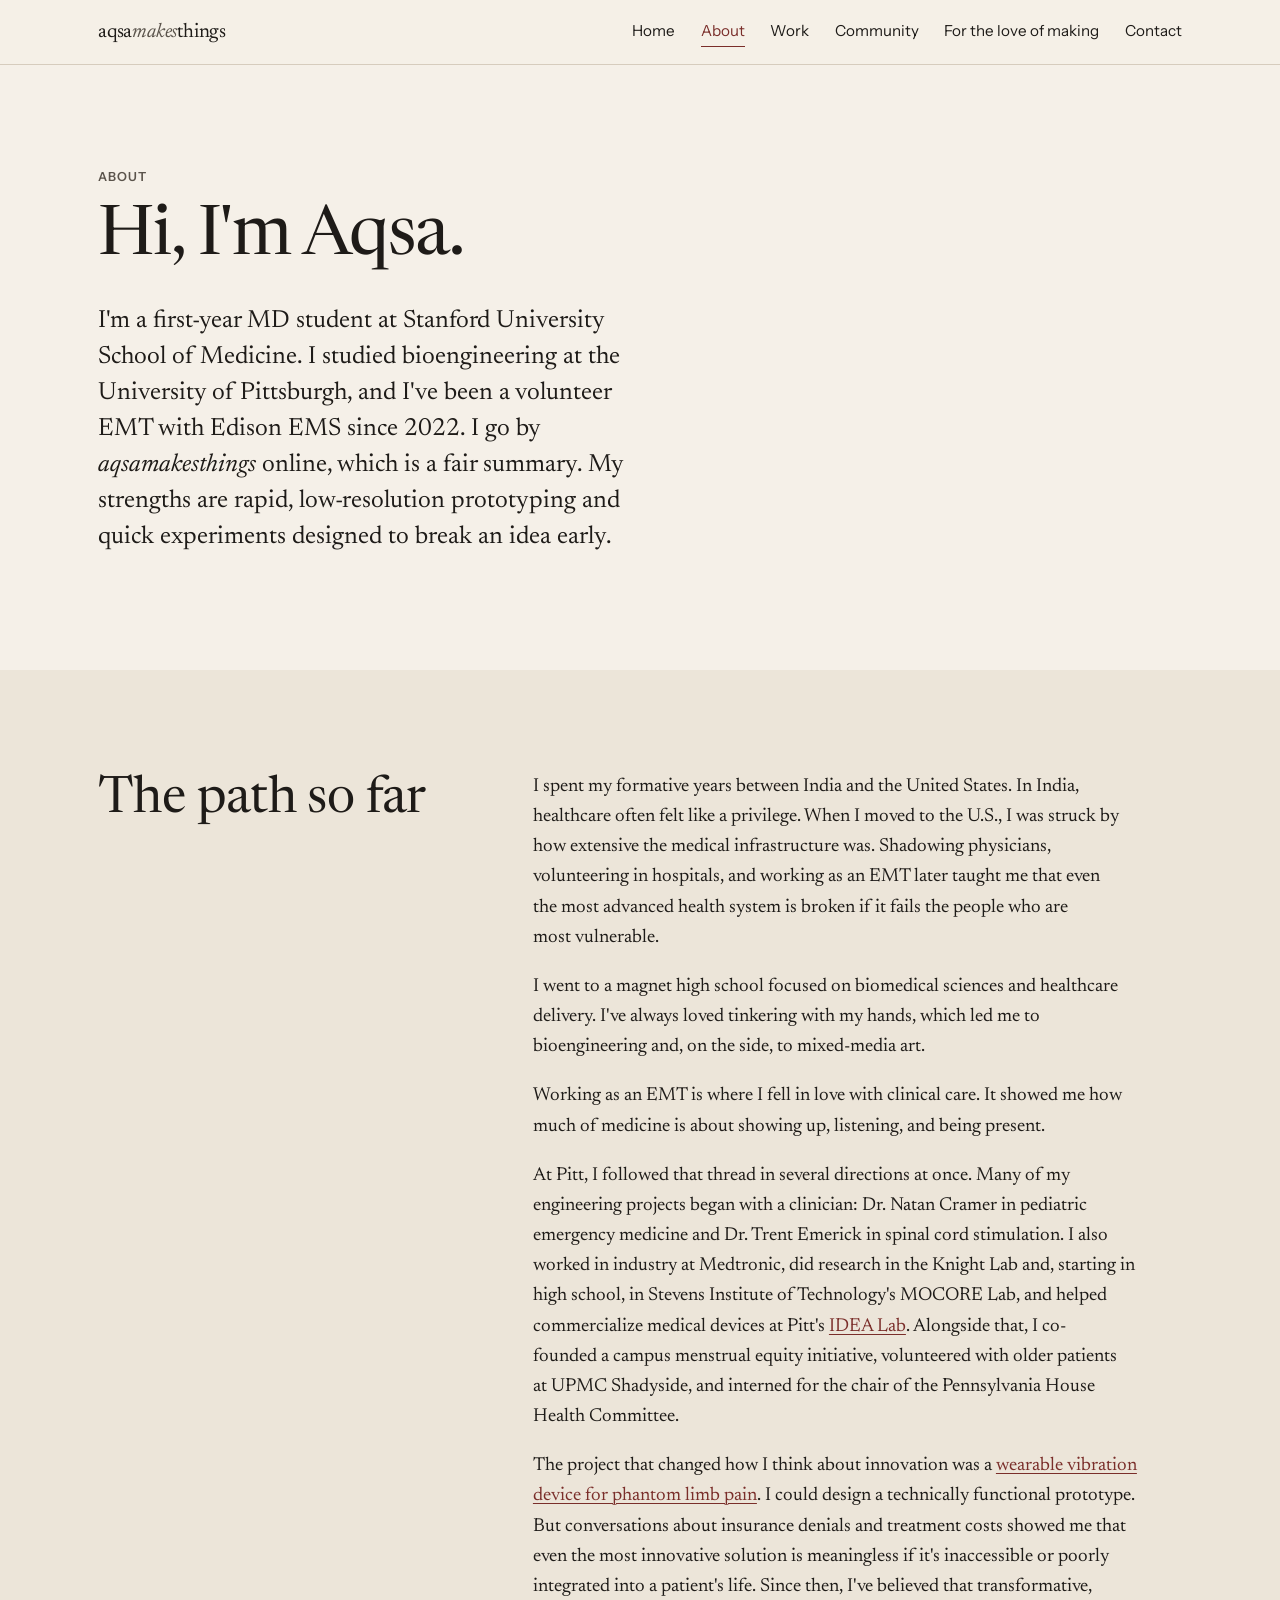
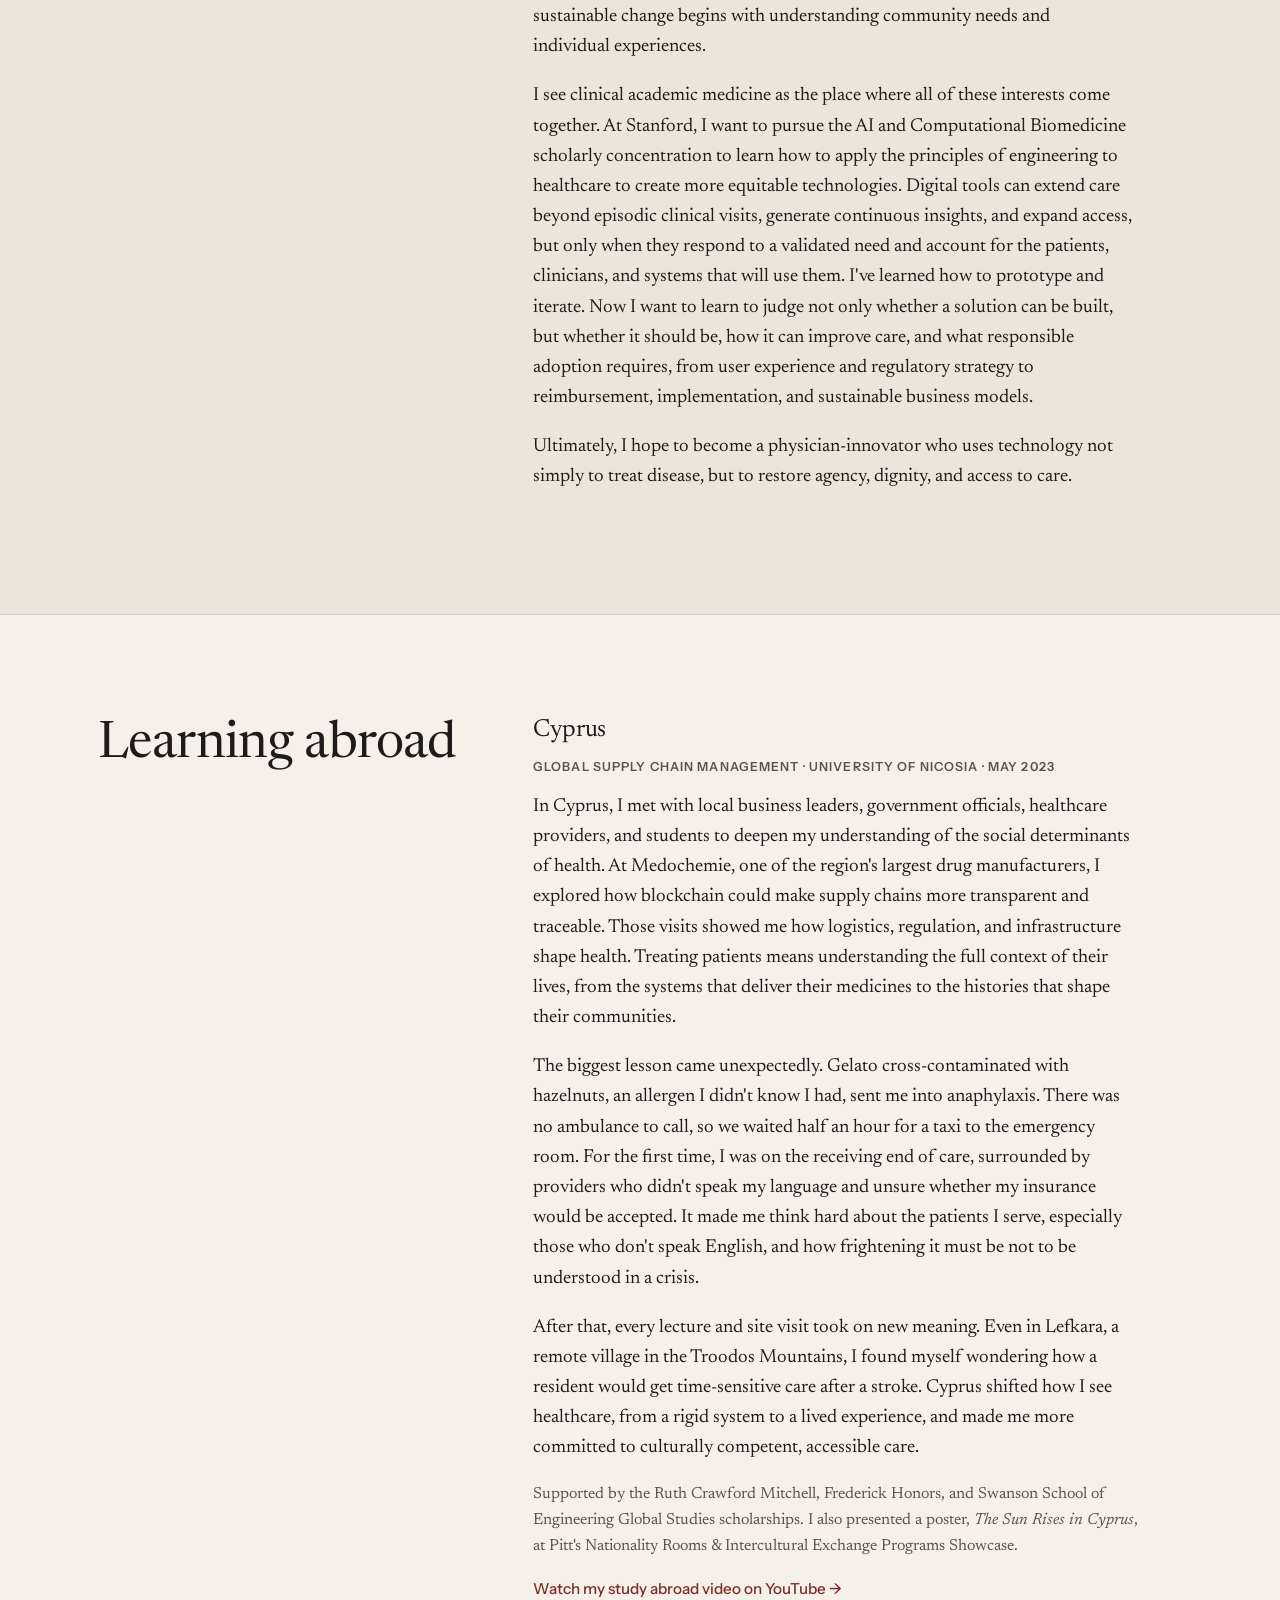
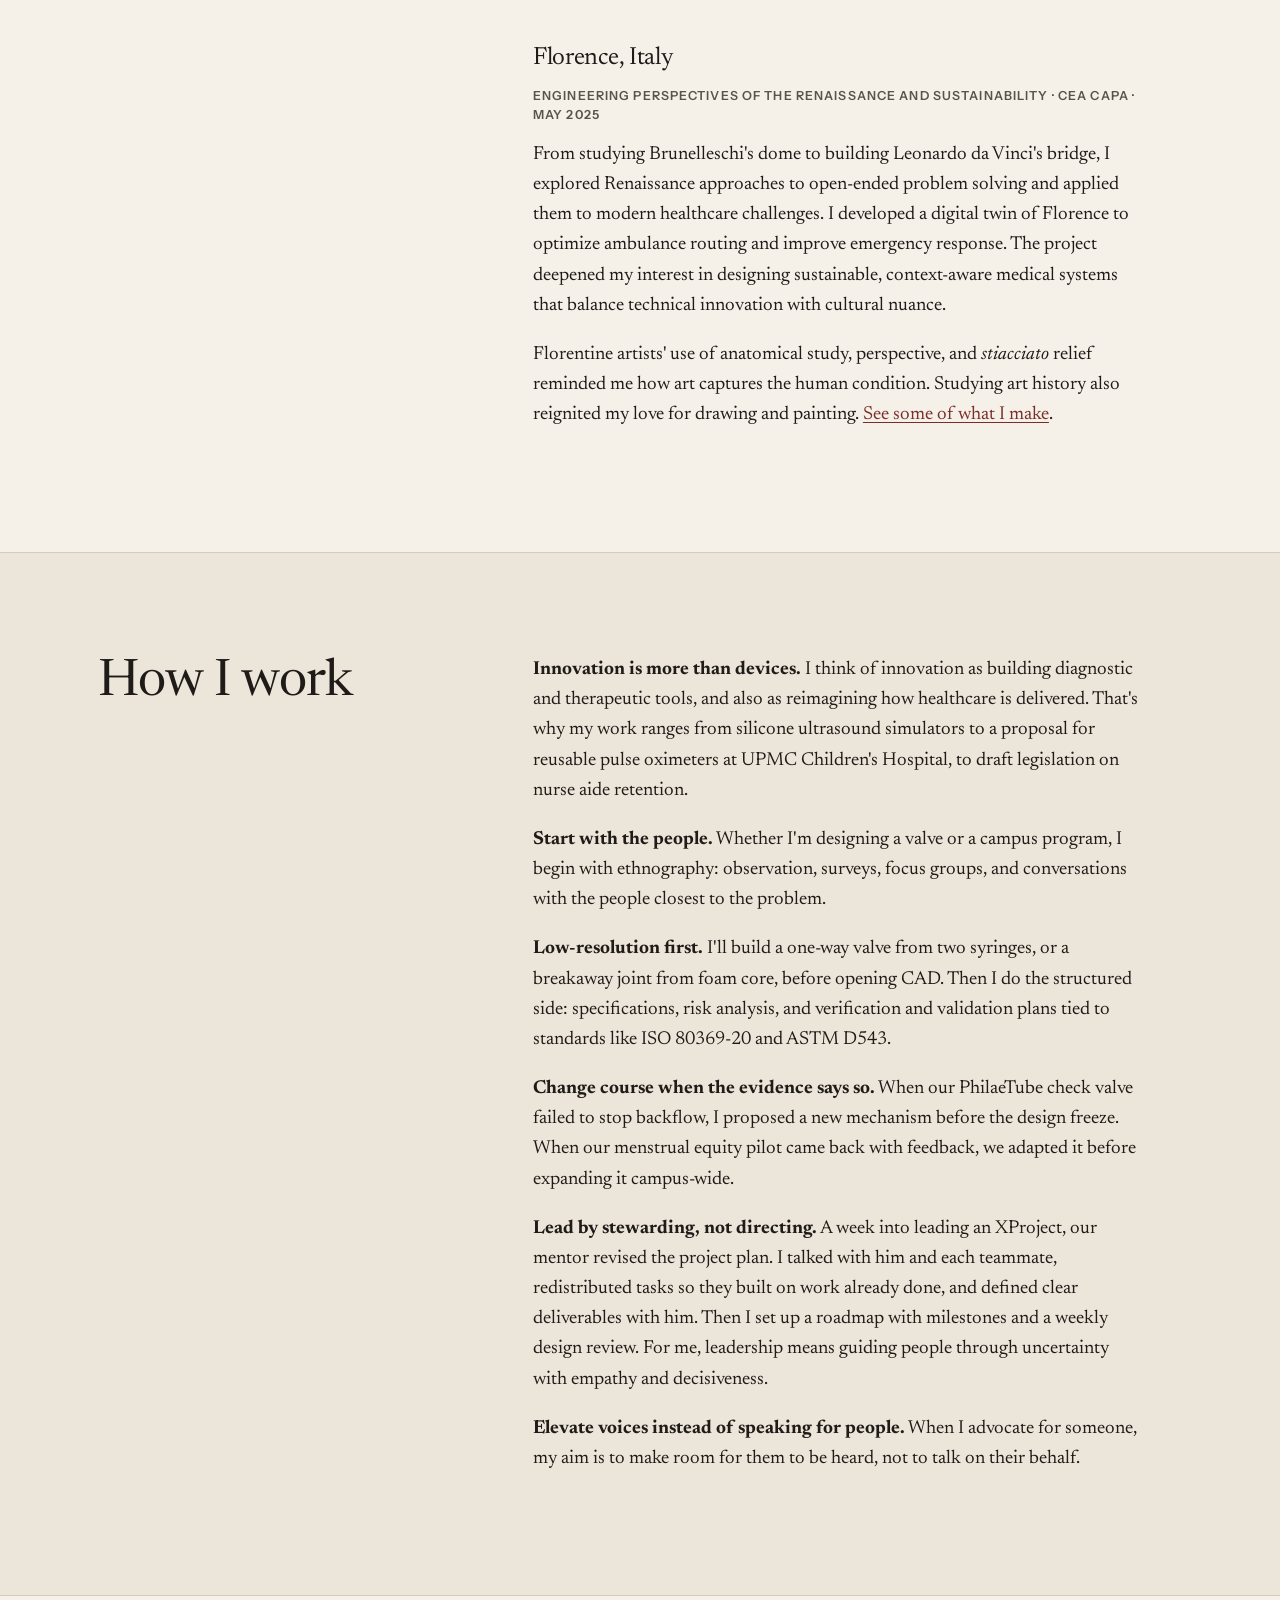
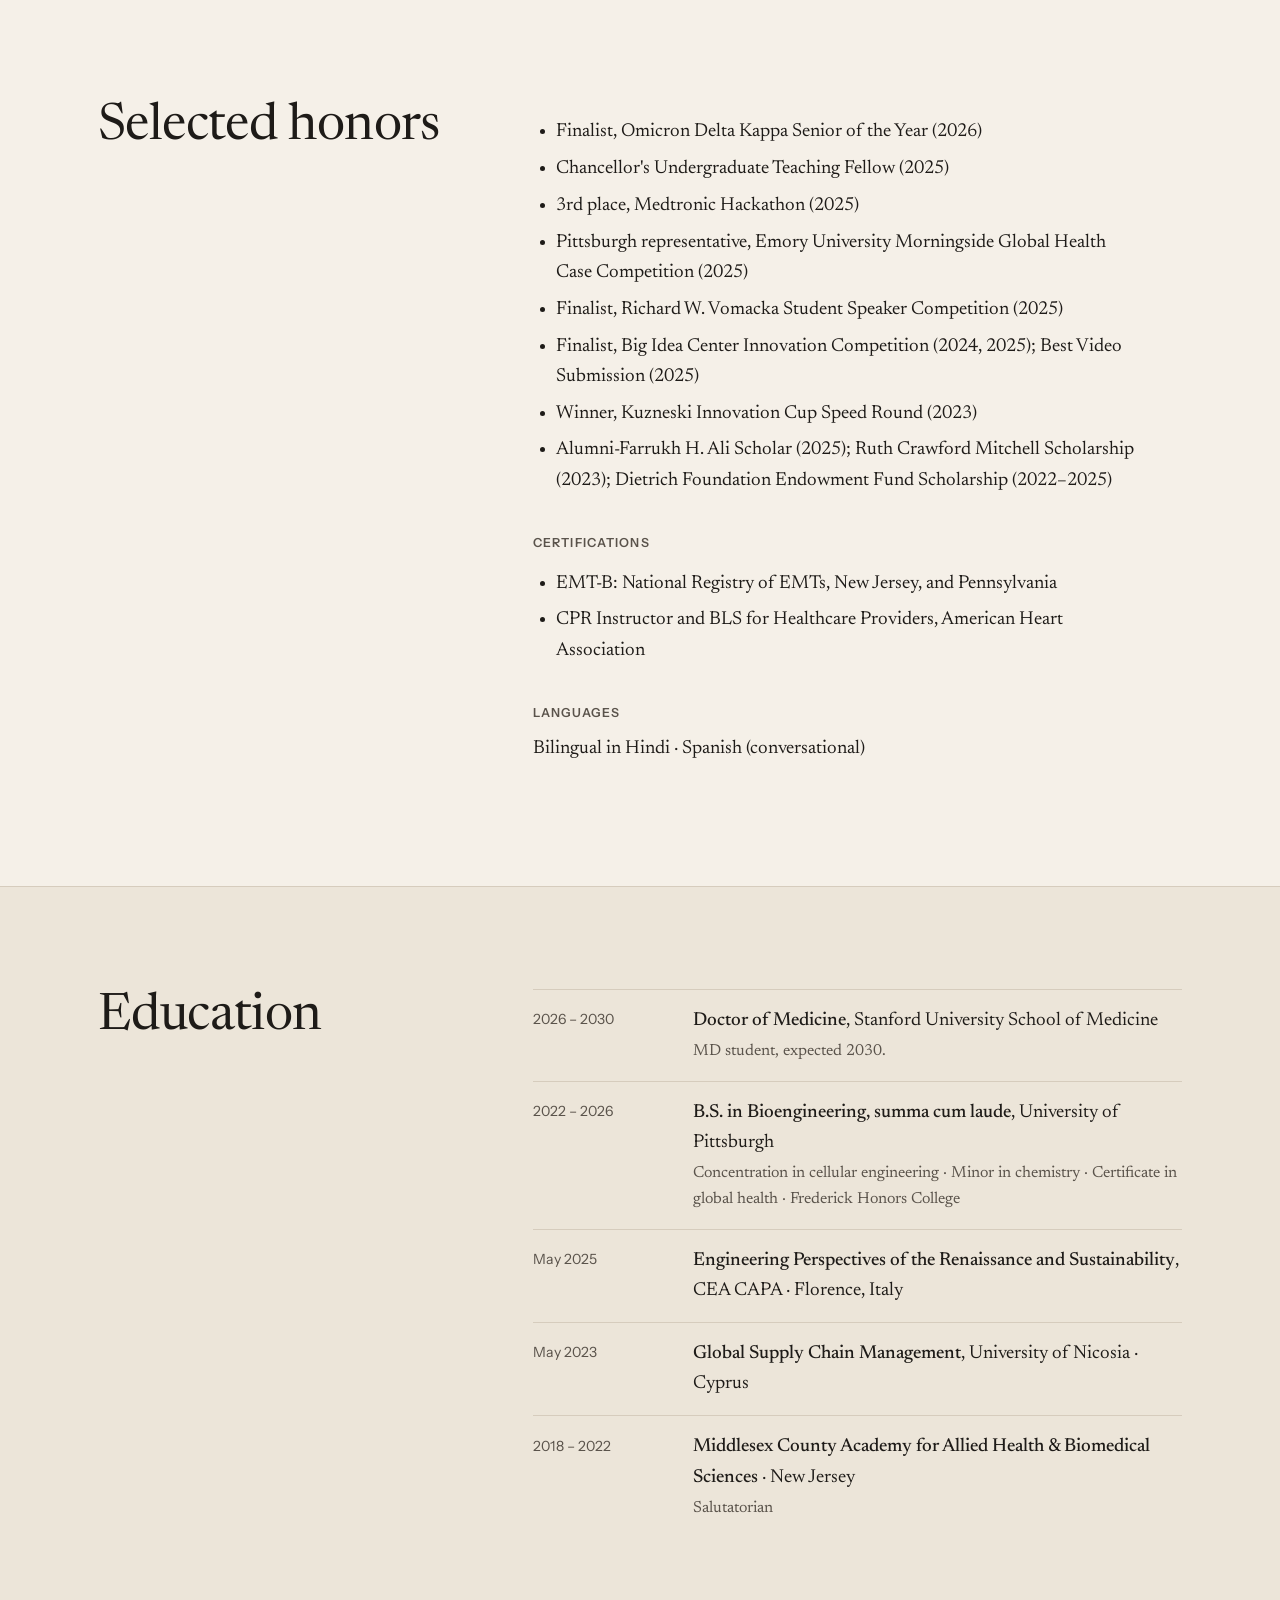
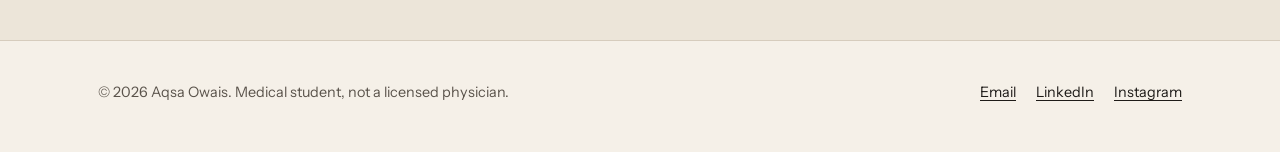
==== about.html @ 5571ee6f "Publish aqsamakesthings portfolio site Static HTML/CSS site: home, about, work, PhilaeTube case stud" ====
<!doctype html>
<html lang="en">
<head>
  <meta charset="utf-8">
  <meta name="viewport" content="width=device-width, initial-scale=1">
  <title>About · aqsamakesthings</title>
  <meta name="description" content="Aqsa Owais is an MD student at Stanford, a University of Pittsburgh bioengineering graduate, and an EMT.">
  <link rel="preconnect" href="https://fonts.googleapis.com">
  <link rel="preconnect" href="https://fonts.gstatic.com" crossorigin>
  <link rel="stylesheet" href="https://fonts.googleapis.com/css2?family=Instrument+Sans:wght@400;500;600&family=Newsreader:ital,opsz,wght@0,6..72,400;0,6..72,500;1,6..72,400&display=swap">
  <link rel="stylesheet" href="assets/css/style.css?v=5">
  <script>document.documentElement.classList.add("js");</script>
  <script defer src="assets/js/main.js"></script>
</head>
<body>
  <a class="skip-link" href="#main">Skip to content</a>

  <header class="site-header">
    <div class="wrap">
      <a class="wordmark" href="index.html" aria-label="aqsamakesthings, home">aqsa<span>makes</span>things</a>
      <button class="nav-toggle" type="button" aria-expanded="false" aria-controls="site-nav">Menu</button>
      <nav id="site-nav" class="nav" aria-label="Main">
        <ul>
          <li><a href="index.html">Home</a></li>
          <li><a href="about.html" aria-current="page">About</a></li>
          <li class="has-sub"><a href="work.html">Work</a>
            <ul class="subnav">
              <li><a href="philaetube.html">PhilaeTube case study</a></li>
            </ul>
          </li>
          <li><a href="community.html">Community</a></li>
          <li><a href="making.html">For the love of making</a></li>
          <li><a href="contact.html">Contact</a></li>
        </ul>
      </nav>
    </div>
  </header>

  <main id="main">
    <section class="hero" aria-labelledby="page-title">
      <div class="wrap">
          <p class="label">About</p>
          <h1 id="page-title">Hi, I'm Aqsa.</h1>
          <p class="lede">I'm a first-year MD student at Stanford University School of Medicine. I studied bioengineering at the University of Pittsburgh, and I've been a volunteer EMT with Edison EMS since 2022. I go by <em>aqsamakesthings</em> online, which is a fair summary. My strengths are rapid, low-resolution prototyping and quick experiments designed to break an idea early.</p>
      </div>
    </section>

    <section class="section section--tint" aria-labelledby="path-title">
      <div class="wrap split">
        <div><h2 id="path-title">The path so far</h2></div>
        <div>
          <p>I spent my formative years between India and the United States. In India, healthcare often felt like a privilege. When I moved to the U.S., I was struck by how extensive the medical infrastructure was. Shadowing physicians, volunteering in hospitals, and working as an EMT later taught me that even the most advanced health system is broken if it fails the people who are most vulnerable.</p>
          <p>I went to a magnet high school focused on biomedical sciences and healthcare delivery. I've always loved tinkering with my hands, which led me to bioengineering and, on the side, to mixed-media art.</p>
          <p>Working as an EMT is where I fell in love with clinical care. It showed me how much of medicine is about showing up, listening, and being present.</p>
          <p>At Pitt, I followed that thread in several directions at once. Many of my engineering projects began with a clinician: Dr. Natan Cramer in pediatric emergency medicine and Dr. Trent Emerick in spinal cord stimulation. I also worked in industry at Medtronic, did research in the Knight Lab and, starting in high school, in Stevens Institute of Technology's MOCORE Lab, and helped commercialize medical devices at Pitt's <a href="work.html#idea-lab">IDEA Lab</a>. Alongside that, I co-founded a campus menstrual equity initiative, volunteered with older patients at UPMC Shadyside, and interned for the chair of the Pennsylvania House Health Committee.</p>
          <p>The project that changed how I think about innovation was a <a href="work.html#vibration">wearable vibration device for phantom limb pain</a>. I could design a technically functional prototype. But conversations about insurance denials and treatment costs showed me that even the most innovative solution is meaningless if it's inaccessible or poorly integrated into a patient's life. Since then, I've believed that transformative, sustainable change begins with understanding community needs and individual experiences.</p>
          <p>I see clinical academic medicine as the place where all of these interests come together. At Stanford, I want to pursue the AI and Computational Biomedicine scholarly concentration to learn how to apply the principles of engineering to healthcare to create more equitable technologies. Digital tools can extend care beyond episodic clinical visits, generate continuous insights, and expand access, but only when they respond to a validated need and account for the patients, clinicians, and systems that will use them. I've learned how to prototype and iterate. Now I want to learn to judge not only whether a solution can be built, but whether it should be, how it can improve care, and what responsible adoption requires, from user experience and regulatory strategy to reimbursement, implementation, and sustainable business models.</p>
          <p>Ultimately, I hope to become a physician-innovator who uses technology not simply to treat disease, but to restore agency, dignity, and access to care.</p>
        </div>
      </div>
    </section>

    <section class="section" id="abroad" aria-labelledby="abroad-title">
      <div class="wrap split">
        <div><h2 id="abroad-title">Learning abroad</h2></div>
        <div>
          <h3 style="font-size:var(--step-1)">Cyprus</h3>
          <p class="meta label">Global supply chain management · University of Nicosia · May 2023</p>
          <p>In Cyprus, I met with local business leaders, government officials, healthcare providers, and students to deepen my understanding of the social determinants of health. At Medochemie, one of the region's largest drug manufacturers, I explored how blockchain could make supply chains more transparent and traceable. Those visits showed me how logistics, regulation, and infrastructure shape health. Treating patients means understanding the full context of their lives, from the systems that deliver their medicines to the histories that shape their communities.</p>
          <p>The biggest lesson came unexpectedly. Gelato cross-contaminated with hazelnuts, an allergen I didn't know I had, sent me into anaphylaxis. There was no ambulance to call, so we waited half an hour for a taxi to the emergency room. For the first time, I was on the receiving end of care, surrounded by providers who didn't speak my language and unsure whether my insurance would be accepted. It made me think hard about the patients I serve, especially those who don't speak English, and how frightening it must be not to be understood in a crisis.</p>
          <p>After that, every lecture and site visit took on new meaning. Even in Lefkara, a remote village in the Troodos Mountains, I found myself wondering how a resident would get time-sensitive care after a stroke. Cyprus shifted how I see healthcare, from a rigid system to a lived experience, and made me more committed to culturally competent, accessible care.</p>
          <p class="muted" style="font-size:1rem">Supported by the Ruth Crawford Mitchell, Frederick Honors, and Swanson School of Engineering Global Studies scholarships. I also presented a poster, <em>The Sun Rises in Cyprus</em>, at Pitt's Nationality Rooms &amp; Intercultural Exchange Programs Showcase.</p>
          <p><a class="arrow-link" href="https://youtu.be/CbQg0g-hTME">Watch my study abroad video on YouTube</a></p>

          <h3 style="font-size:var(--step-1);margin-top:2.5rem">Florence, Italy</h3>
          <p class="meta label">Engineering perspectives of the Renaissance and sustainability · CEA CAPA · May 2025</p>
          <p>From studying Brunelleschi's dome to building Leonardo da Vinci's bridge, I explored Renaissance approaches to open-ended problem solving and applied them to modern healthcare challenges. I developed a digital twin of Florence to optimize ambulance routing and improve emergency response. The project deepened my interest in designing sustainable, context-aware medical systems that balance technical innovation with cultural nuance.</p>
          <p>Florentine artists' use of anatomical study, perspective, and <em>stiacciato</em> relief reminded me how art captures the human condition. Studying art history also reignited my love for drawing and painting. <a href="making.html">See some of what I make</a>.</p>
        </div>
      </div>
    </section>

    <section class="section section--tint" aria-labelledby="how-title">
      <div class="wrap split">
        <div><h2 id="how-title">How I work</h2></div>
        <div>
          <p><strong>Innovation is more than devices.</strong> I think of innovation as building diagnostic and therapeutic tools, and also as reimagining how healthcare is delivered. That's why my work ranges from silicone ultrasound simulators to a proposal for reusable pulse oximeters at UPMC Children's Hospital, to draft legislation on nurse aide retention.</p>
          <p><strong>Start with the people.</strong> Whether I'm designing a valve or a campus program, I begin with ethnography: observation, surveys, focus groups, and conversations with the people closest to the problem.</p>
          <p><strong>Low-resolution first.</strong> I'll build a one-way valve from two syringes, or a breakaway joint from foam core, before opening CAD. Then I do the structured side: specifications, risk analysis, and verification and validation plans tied to standards like ISO 80369-20 and ASTM D543.</p>
          <p><strong>Change course when the evidence says so.</strong> When our PhilaeTube check valve failed to stop backflow, I proposed a new mechanism before the design freeze. When our menstrual equity pilot came back with feedback, we adapted it before expanding it campus-wide.</p>
          <p><strong>Lead by stewarding, not directing.</strong> A week into leading an XProject, our mentor revised the project plan. I talked with him and each teammate, redistributed tasks so they built on work already done, and defined clear deliverables with him. Then I set up a roadmap with milestones and a weekly design review. For me, leadership means guiding people through uncertainty with empathy and decisiveness.</p>
          <p><strong>Elevate voices instead of speaking for people.</strong> When I advocate for someone, my aim is to make room for them to be heard, not to talk on their behalf.</p>
        </div>
      </div>
    </section>


    <section class="section" aria-labelledby="honors-title">
      <div class="wrap split">
        <div><h2 id="honors-title">Selected honors</h2></div>
        <div>
          <ul>
            <li>Finalist, Omicron Delta Kappa Senior of the Year (2026)</li>
            <li>Chancellor's Undergraduate Teaching Fellow (2025)</li>
            <li>3rd place, Medtronic Hackathon (2025)</li>
            <li>Pittsburgh representative, Emory University Morningside Global Health Case Competition (2025)</li>
            <li>Finalist, Richard W. Vomacka Student Speaker Competition (2025)</li>
            <li>Finalist, Big Idea Center Innovation Competition (2024, 2025); Best Video Submission (2025)</li>
            <li>Winner, Kuzneski Innovation Cup Speed Round (2023)</li>
            <li>Alumni-Farrukh H. Ali Scholar (2025); Ruth Crawford Mitchell Scholarship (2023); Dietrich Foundation Endowment Fund Scholarship (2022–2025)</li>
          </ul>
          <h3 class="label" style="margin-top:2.5rem">Certifications</h3>
          <ul>
            <li>EMT-B: National Registry of EMTs, New Jersey, and Pennsylvania</li>
            <li>CPR Instructor and BLS for Healthcare Providers, American Heart Association</li>
          </ul>
          <h3 class="label" style="margin-top:2.5rem">Languages</h3>
          <p>Bilingual in Hindi · Spanish (conversational)</p>
        </div>
      </div>
    </section>

    <section class="section section--tint" id="education" aria-labelledby="edu-title">
      <div class="wrap split">
        <div><h2 id="edu-title">Education</h2></div>
        <div>
          <ol class="timeline">
            <li><span class="when">2026 – 2030</span><span class="what"><strong>Doctor of Medicine</strong>, Stanford University School of Medicine<p>MD student, expected 2030.</p></span></li>
            <li><span class="when">2022 – 2026</span><span class="what"><strong>B.S. in Bioengineering, summa cum laude</strong>, University of Pittsburgh<p>Concentration in cellular engineering · Minor in chemistry · Certificate in global health · Frederick Honors College</p></span></li>
            <li><span class="when">May 2025</span><span class="what"><strong>Engineering Perspectives of the Renaissance and Sustainability</strong>, CEA CAPA · Florence, Italy</span></li>
            <li><span class="when">May 2023</span><span class="what"><strong>Global Supply Chain Management</strong>, University of Nicosia · Cyprus</span></li>
            <li><span class="when">2018 – 2022</span><span class="what"><strong>Middlesex County Academy for Allied Health &amp; Biomedical Sciences</strong> · New Jersey<p>Salutatorian</p></span></li>
          </ol>
        </div>
      </div>
    </section>
  </main>

  <footer class="site-footer">
    <div class="wrap">
      <p>© <span id="year">2026</span> Aqsa Owais. Medical student, not a licensed physician.</p>
      <ul>
        <li><a href="mailto:aqsa.owais.nj@gmail.com">Email</a></li>
        <li><a href="https://www.linkedin.com/in/aqsa-owais/">LinkedIn</a></li>
        <li><a href="https://www.instagram.com/aqsamakesthings/">Instagram</a></li>
      </ul>
    </div>
  </footer>
</body>
</html>
---- assets/css/style.css ----
/* ==========================================================================
   Aqsa Owais — portfolio
   One stylesheet. Edit the tokens in :root to retheme the whole site.
   ========================================================================== */

:root {
  --paper: #f5f0e8;
  --paper-2: #ece5d9;
  --card: #fbf8f3;
  --ink: #1e1b18;
  --muted: #5a534b;
  --rule: #d6ccbd;
  --accent: #7a2e2a;      /* oxblood — carried over from the old site's maroon */
  --accent-soft: #f0dfd9;
  --focus: #1f5fbf;
  --ph-bg: #fff4c2;       /* placeholder highlight */
  --ph-ink: #5b4600;

  --serif: "Newsreader", "Iowan Old Style", Georgia, serif;
  --sans: "Instrument Sans", system-ui, -apple-system, "Segoe UI", sans-serif;

  --step--1: clamp(0.84rem, 0.82rem + 0.1vw, 0.9rem);
  --step-0: clamp(1.06rem, 1.02rem + 0.2vw, 1.18rem);
  --step-1: clamp(1.3rem, 1.2rem + 0.45vw, 1.55rem);
  --step-2: clamp(1.65rem, 1.45rem + 0.9vw, 2.2rem);
  --step-3: clamp(2.1rem, 1.7rem + 1.9vw, 3.3rem);
  --step-4: clamp(2.5rem, 1.9rem + 3vw, 4.6rem);

  --gutter: clamp(16px, 4vw, 48px);
  --max: 1180px;
  --measure: 38rem;
  --radius: 4px;
}

@media (prefers-color-scheme: dark) {
  :root:not([data-theme="light"]) {
    --paper: #171512; --paper-2: #201d19; --card: #1d1a17;
    --ink: #ede6dc; --muted: #b0a698; --rule: #3a342d;
    --accent: #e3978d; --accent-soft: #3a2421; --focus: #8ab4ff;
    --ph-bg: #4a3d0a; --ph-ink: #ffe9a3;
  }
}
:root[data-theme="dark"] {
  --paper: #171512; --paper-2: #201d19; --card: #1d1a17;
  --ink: #ede6dc; --muted: #b0a698; --rule: #3a342d;
  --accent: #e3978d; --accent-soft: #3a2421; --focus: #8ab4ff;
  --ph-bg: #4a3d0a; --ph-ink: #ffe9a3;
}

/* ---------- Base ---------- */
*, *::before, *::after { box-sizing: border-box; }
html { -webkit-text-size-adjust: 100%; scroll-padding-top: 5rem; }
body {
  margin: 0;
  background: var(--paper);
  color: var(--ink);
  font-family: var(--serif);
  font-size: var(--step-0);
  line-height: 1.6;
  font-optical-sizing: auto;
  text-rendering: optimizeLegibility;
}
img { max-width: 100%; height: auto; display: block; }
a { color: var(--accent); text-decoration-thickness: 1px; text-underline-offset: 0.18em; }
a:hover { text-decoration-thickness: 2px; }
:focus-visible { outline: 3px solid var(--focus); outline-offset: 3px; border-radius: 2px; }
h1, h2, h3, h4 { font-weight: 400; line-height: 1.12; letter-spacing: -0.012em; margin: 0 0 0.5em; text-wrap: balance; }
h1 { font-size: var(--step-4); }
h2 { font-size: var(--step-3); }
h3 { font-size: var(--step-2); }
h4 { font-size: var(--step-1); }
p { margin: 0 0 1em; max-width: var(--measure); text-wrap: pretty; }
ul, ol { padding-left: 1.2em; max-width: var(--measure); }
li + li { margin-top: 0.35em; }
em { font-style: italic; }
hr { border: 0; border-top: 1px solid var(--rule); margin: 0; }

.skip-link {
  position: absolute; left: var(--gutter); top: -100px; z-index: 100;
  background: var(--ink); color: var(--paper); padding: 0.6em 1em;
  font-family: var(--sans); font-size: var(--step--1); text-decoration: none;
}
.skip-link:focus { top: 0.75rem; }
.visually-hidden {
  position: absolute !important; width: 1px; height: 1px; overflow: hidden;
  clip: rect(0 0 0 0); white-space: nowrap;
}

.wrap { width: 100%; max-width: var(--max); margin: 0 auto; padding: 0 var(--gutter); }

/* Small uppercase labels — the "notebook margin" voice */
.label {
  font-family: var(--sans); font-size: 0.78rem; font-weight: 600;
  letter-spacing: 0.09em; text-transform: uppercase; color: var(--muted);
  margin: 0 0 0.9rem;
}
.lede { font-size: var(--step-1); line-height: 1.45; max-width: 34rem; }
.muted { color: var(--muted); }

/* ---------- Placeholders (search the HTML for class="ph") ---------- */
.ph {
  background: var(--ph-bg); color: var(--ph-ink);
  font-family: var(--sans); font-size: 0.88em; font-style: normal;
  padding: 0.05em 0.35em; border-radius: 3px;
  box-decoration-break: clone; -webkit-box-decoration-break: clone;
}
.ph-block {
  border: 1.5px dashed var(--ph-ink); background: var(--ph-bg); color: var(--ph-ink);
  border-radius: var(--radius); padding: 1.1rem 1.25rem;
  font-family: var(--sans); font-size: var(--step--1); line-height: 1.5;
}
.ph-block p { max-width: none; margin-bottom: 0.5em; }
.ph-block p:last-child { margin-bottom: 0; }
.ph-block strong { font-weight: 600; }

/* ---------- Header ---------- */
.site-header {
  position: sticky; top: 0; z-index: 50;
  background: color-mix(in srgb, var(--paper) 92%, transparent);
  backdrop-filter: saturate(140%) blur(8px);
  border-bottom: 1px solid var(--rule);
}
.site-header .wrap { display: flex; align-items: center; justify-content: space-between; min-height: 4rem; gap: 1rem; }
.wordmark {
  font-family: var(--serif); font-size: 1.25rem; color: var(--ink);
  text-decoration: none; letter-spacing: -0.01em; white-space: nowrap;
}
.wordmark span { color: var(--muted); font-style: italic; }
.nav ul { list-style: none; margin: 0; padding: 0; display: flex; gap: clamp(0.9rem, 2vw, 1.8rem); max-width: none; }
.nav li + li { margin-top: 0; }
.nav a {
  font-family: var(--sans); font-size: 0.95rem; color: var(--ink); text-decoration: none;
  padding: 0.4rem 0; border-bottom: 1.5px solid transparent;
}
.nav a:hover { border-bottom-color: var(--rule); }
.nav a[aria-current="page"] { border-bottom-color: var(--accent); color: var(--accent); }
/* Work dropdown (opens on hover and on keyboard focus) */
.nav .has-sub { position: relative; }
.nav .has-sub.is-section > a { border-bottom-color: var(--accent); color: var(--accent); }
.nav .subnav {
  display: none; position: absolute; top: 100%; left: -1rem; z-index: 60;
  min-width: 14rem; margin: 0; padding: 0.4rem 0; list-style: none;
  background: var(--card); border: 1px solid var(--rule); border-radius: var(--radius);
  box-shadow: 0 8px 24px rgb(0 0 0 / 0.08);
}
.nav .has-sub:hover > .subnav, .nav .has-sub:focus-within > .subnav { display: block; }
.nav .subnav li { margin: 0; }
.nav .subnav a { display: block; padding: 0.55rem 1rem; white-space: nowrap; border-bottom: 0; }
.nav .subnav a:hover, .nav .subnav a[aria-current="page"] { background: var(--paper-2); color: var(--accent); }
.nav-toggle {
  display: none; font-family: var(--sans); font-size: 0.95rem;
  background: none; border: 1px solid var(--rule); color: var(--ink);
  border-radius: var(--radius); padding: 0.45rem 0.8rem; cursor: pointer;
}

@media (max-width: 760px) {
  .js .nav-toggle { display: inline-block; }
  .js .nav { display: none; position: absolute; left: 0; right: 0; top: 100%;
    background: var(--paper); border-bottom: 1px solid var(--rule); }
  .js .nav.is-open { display: block; }
  .js .nav ul { flex-direction: column; gap: 0; padding: 0.5rem var(--gutter) 1rem; }
  .js .nav a { display: block; padding: 0.75rem 0; border-bottom: 1px solid var(--rule); }
  .js .nav a[aria-current="page"] { border-bottom-color: var(--rule); }
  .js .nav .subnav { display: block; position: static; min-width: 0; padding: 0 0 0 1rem; border: 0; box-shadow: none; background: none; }
  .js .nav .subnav a { padding: 0.65rem 0; border-bottom: 1px solid var(--rule); font-size: 0.9rem; }
  .js .nav .subnav a:hover, .js .nav .subnav a[aria-current="page"] { background: none; }
  .js .nav .has-sub.is-section > a { border-bottom-color: var(--rule); }
  .nav ul { flex-wrap: wrap; } /* no-JS fallback */
}

/* ---------- Sections ---------- */
main { display: block; }
.section { padding: clamp(3.5rem, 8vw, 7rem) 0; }
.section + .section { border-top: 1px solid var(--rule); }
.section--tint { background: var(--paper-2); }
.section-head { display: grid; gap: 0.25rem; margin-bottom: clamp(2rem, 4vw, 3rem); }
.section-head h2 { margin-bottom: 0.2em; }
.section-head p { color: var(--muted); }

/* ---------- Hero ---------- */
.hero { padding: clamp(3rem, 8vw, 6.5rem) 0 clamp(3rem, 7vw, 5.5rem); }
.hero-grid { display: grid; grid-template-columns: minmax(0, 1.6fr) minmax(0, 1fr); gap: clamp(2rem, 5vw, 4.5rem); align-items: end; }
.hero h1 { font-size: var(--step-4); line-height: 1.04; letter-spacing: -0.022em; margin-bottom: 0.45em; }
.hero h1 em { color: var(--accent); }
.hero .lede { margin-bottom: 1.6rem; }
.status {
  display: inline-block; line-height: 1.5;
  font-family: var(--sans); font-size: 0.88rem; color: var(--ink);
  border: 1px solid var(--rule); border-radius: 999px; padding: 0.35rem 0.85rem; margin-bottom: 1.6rem;
  background: var(--card);
}
.status::before { content: ""; display: inline-block; vertical-align: 0.08em; margin-right: 0.55rem; width: 0.5rem; height: 0.5rem; border-radius: 50%; background: var(--accent); }
@media (max-width: 480px) { .status { border-radius: 0.9rem; } }
.hero-figure img { border-radius: var(--radius); aspect-ratio: 4 / 5; object-fit: cover; width: 100%; }
@media (max-width: 760px) {
  .hero-grid { grid-template-columns: 1fr; }
  .hero-figure { max-width: 320px; }
}

/* ---------- Buttons / links ---------- */
.actions { display: flex; flex-wrap: wrap; gap: 0.75rem 1.25rem; align-items: center; }
.btn {
  display: inline-block; font-family: var(--sans); font-size: 0.95rem; font-weight: 500;
  text-decoration: none; padding: 0.7rem 1.15rem; border-radius: var(--radius);
  background: var(--ink); color: var(--paper); border: 1px solid var(--ink);
}
.btn:hover { background: var(--accent); border-color: var(--accent); }
.btn--ghost { background: transparent; color: var(--ink); border-color: var(--rule); }
.btn--ghost:hover { background: var(--card); color: var(--ink); border-color: var(--ink); }
.arrow-link { font-family: var(--sans); font-size: 0.95rem; font-weight: 500; text-decoration: none; }
.arrow-link::after { content: " →"; }
.arrow-link:hover { text-decoration: underline; }

/* ---------- Threads (three-column idea) ---------- */
.threads { display: grid; grid-template-columns: repeat(3, minmax(0, 1fr)); gap: clamp(1.5rem, 3vw, 3rem); }
.thread { border-top: 2px solid var(--ink); padding-top: 1.1rem; }
.thread h3 { font-size: var(--step-1); margin-bottom: 0.5rem; }
.thread p { font-size: 1rem; color: var(--muted); }
.thread .num { font-family: var(--sans); font-size: 0.8rem; color: var(--accent); font-weight: 600; letter-spacing: 0.08em; }
.threads--four { grid-template-columns: repeat(2, minmax(0, 1fr)); row-gap: clamp(2rem, 4vw, 3rem); }
@media (max-width: 860px) { .threads, .threads--four { grid-template-columns: 1fr; } }
/* Entries without an image span the full row */
.entry--text { grid-template-columns: minmax(0, 1fr); }
.entry--text > div { max-width: 46rem; }
.group-head { margin: clamp(3rem, 6vw, 4.5rem) 0 0.5rem; }
.group-head:first-child { margin-top: 0; }
/* Masonry-style gallery (Making page) */
.gallery { columns: 3 16rem; column-gap: clamp(1rem, 2.5vw, 1.75rem); }
.gallery figure { break-inside: avoid; margin: 0 0 clamp(1.25rem, 3vw, 2rem); }
.gallery img { width: 100%; border-radius: var(--radius); background: var(--paper-2); }
.pubs { list-style: none; padding: 0; max-width: 46rem; }
.pubs li { border-top: 1px solid var(--rule); padding: 1rem 0; margin: 0; }
.pubs .venue { display: block; font-family: var(--sans); font-size: 0.86rem; color: var(--muted); margin-top: 0.2rem; }

/* ---------- Tags ---------- */
.tags { display: flex; flex-wrap: wrap; gap: 0.4rem; list-style: none; padding: 0; margin: 0 0 1rem; max-width: none; }
.tags li { margin: 0; font-family: var(--sans); font-size: 0.76rem; font-weight: 500;
  letter-spacing: 0.03em; padding: 0.18rem 0.55rem; border: 1px solid var(--rule); border-radius: 999px; color: var(--muted); }
.tags li.t-med { border-color: var(--accent); color: var(--accent); }
.tags li.t-com { background: var(--accent-soft); border-color: transparent; color: var(--ink); }

/* ---------- Project cards (home + work index) ---------- */
.cards { display: grid; grid-template-columns: repeat(3, minmax(0, 1fr)); gap: clamp(1.5rem, 3vw, 2.5rem); }
.card { display: flex; flex-direction: column; }
.card img { aspect-ratio: 4 / 3; object-fit: cover; width: 100%; border-radius: var(--radius); margin-bottom: 1rem; background: var(--paper-2); }
.card h3 { font-size: var(--step-1); margin-bottom: 0.35rem; }
.card h3 a { color: var(--ink); text-decoration: none; }
.card h3 a:hover { text-decoration: underline; }
.card p { font-size: 1rem; color: var(--muted); }
.card .meta { font-family: var(--sans); font-size: 0.82rem; color: var(--muted); margin-bottom: 0.6rem; }
@media (max-width: 960px) { .cards { grid-template-columns: repeat(2, minmax(0, 1fr)); } }
@media (max-width: 620px) { .cards { grid-template-columns: 1fr; } }

/* ---------- Project write-ups (work page) ---------- */
.project { display: grid; grid-template-columns: minmax(0, 1fr) minmax(0, 1.25fr); gap: clamp(1.5rem, 4vw, 4rem); padding: clamp(2.5rem, 5vw, 4rem) 0; border-top: 1px solid var(--rule); }
.project:first-of-type { border-top: 0; padding-top: 0; }
.project-media { display: grid; gap: 0.75rem; align-content: start; }
.project-media.two { grid-template-columns: 1fr 1fr; }
.project h3 { margin-bottom: 0.3rem; }
.project .meta { font-family: var(--sans); font-size: 0.88rem; color: var(--muted); margin-bottom: 1rem; }
.facts { display: grid; grid-template-columns: 8.5rem minmax(0, 1fr); gap: 0.6rem 1.25rem; margin: 1.25rem 0; max-width: var(--measure); }
.facts dt { font-family: var(--sans); font-size: 0.8rem; font-weight: 600; letter-spacing: 0.06em; text-transform: uppercase; color: var(--muted); padding-top: 0.25rem; }
.facts dd { margin: 0; font-size: 1rem; }
.project > :only-child { grid-column: 1 / -1; max-width: 46rem; }
@media (max-width: 860px) {
  .project { grid-template-columns: 1fr; }
  .project-media { order: -1; }
}
@media (max-width: 480px) {
  .facts { grid-template-columns: 1fr; gap: 0.15rem; }
  .facts dd { margin-bottom: 0.7rem; }
}

/* ---------- Figures (the notebook captions) ---------- */
figure { margin: 0; }
figcaption { font-family: var(--sans); font-size: 0.84rem; line-height: 1.45; color: var(--muted); margin-top: 0.55rem; max-width: 34rem; }
figcaption .fig { color: var(--accent); font-weight: 600; margin-right: 0.35em; }
.figure-row { display: grid; gap: clamp(0.75rem, 2vw, 1.25rem); grid-template-columns: repeat(var(--cols, 3), minmax(0, 1fr)); margin: 2rem 0; }
.figure-row img { width: 100%; border-radius: var(--radius); background: var(--paper-2); }
.figure-row.crop img { aspect-ratio: 3 / 4; object-fit: cover; }
.figure-row.crop-wide img { aspect-ratio: 4 / 3; object-fit: cover; }
@media (max-width: 700px) { .figure-row { grid-template-columns: repeat(2, minmax(0, 1fr)); } }
@media (max-width: 420px) { .figure-row { grid-template-columns: 1fr; } }
.figure-wide img { width: 100%; border-radius: var(--radius); }
.on-white { background: #fff; padding: 0.75rem; border-radius: var(--radius); }

/* ---------- Case study ---------- */
.case-hero { padding: clamp(3rem, 7vw, 5.5rem) 0 2rem; }
.case-hero h1 { margin-bottom: 0.25em; }
.case-hero .subtitle { font-size: var(--step-1); color: var(--muted); font-style: italic; margin-bottom: 1.5rem; }
.case-layout { display: grid; grid-template-columns: 13rem minmax(0, 1fr); gap: clamp(2rem, 5vw, 4rem); align-items: start; }
.toc { position: sticky; top: 5.5rem; font-family: var(--sans); font-size: 0.9rem; }
.toc ol { list-style: none; padding: 0; margin: 0; border-left: 1px solid var(--rule); }
.toc li { margin: 0; }
.toc a { display: block; padding: 0.35rem 0 0.35rem 0.9rem; color: var(--muted); text-decoration: none; margin-left: -1px; border-left: 2px solid transparent; }
.toc a:hover, .toc a.is-active { color: var(--ink); border-left-color: var(--accent); }
.case-section { padding: 0 0 clamp(3rem, 6vw, 4.5rem); }
.case-section > h2 { font-size: var(--step-2); }
.callout { border-left: 3px solid var(--accent); padding: 0.2rem 0 0.2rem 1.25rem; margin: 2rem 0; max-width: var(--measure); }
.callout p { font-size: var(--step-1); line-height: 1.45; margin: 0; }
.spec { display: grid; grid-template-columns: repeat(3, minmax(0, 1fr)); gap: 1rem; margin: 1.5rem 0 2rem; }
.spec > div { background: var(--card); border: 1px solid var(--rule); border-radius: var(--radius); padding: 1rem 1.1rem; }
.spec h4 { font-family: var(--sans); font-size: 0.9rem; font-weight: 600; margin-bottom: 0.4rem; letter-spacing: 0; }
.spec p { font-size: 0.95rem; margin: 0 0 0.4rem; }
.spec .accept { font-family: var(--sans); font-size: 0.82rem; color: var(--muted); }
.features { list-style: none; padding: 0; counter-reset: f; display: grid; grid-template-columns: repeat(2, minmax(0, 1fr)); gap: 0.75rem 2rem; max-width: none; }
.features li { counter-increment: f; margin: 0; padding-left: 2.2rem; position: relative; font-size: 1rem; }
.features li::before { content: counter(f, decimal-leading-zero); position: absolute; left: 0; top: 0.15rem; font-family: var(--sans); font-size: 0.8rem; font-weight: 600; color: var(--accent); }
@media (max-width: 900px) {
  .case-layout { grid-template-columns: 1fr; }
  .toc { display: none; }
  .spec { grid-template-columns: 1fr; }
}
@media (max-width: 560px) { .features { grid-template-columns: 1fr; } }

/* ---------- Two-column prose (about, community) ---------- */
.split { display: grid; grid-template-columns: minmax(0, 0.8fr) minmax(0, 1.4fr); gap: clamp(1.5rem, 5vw, 5rem); align-items: start; }
.split > :first-child h2 { position: sticky; top: 5.5rem; }
@media (max-width: 860px) { .split { grid-template-columns: 1fr; } .split > :first-child h2 { position: static; } }

/* Timeline */
.timeline { list-style: none; padding: 0; margin: 0; max-width: none; }
.timeline li { display: grid; grid-template-columns: 9rem minmax(0, 1fr); gap: 1rem; padding: 1rem 0; border-top: 1px solid var(--rule); margin: 0; }
.timeline .when { font-family: var(--sans); font-size: 0.88rem; color: var(--muted); padding-top: 0.15rem; }
.timeline .what strong { font-weight: 500; }
.timeline .what p { font-size: 1rem; color: var(--muted); margin: 0.2rem 0 0; }
@media (max-width: 520px) { .timeline li { grid-template-columns: 1fr; gap: 0.2rem; } }

/* Community entries */
.entry { padding: 2rem 0; border-top: 1px solid var(--rule); display: grid; grid-template-columns: minmax(0, 1fr) minmax(0, 1fr); gap: clamp(1.5rem, 4vw, 3rem); }
.entry:first-child { border-top: 0; padding-top: 0; }
.entry h3 { font-size: var(--step-1); }
.entry .facts { grid-template-columns: 7.5rem minmax(0, 1fr); margin: 0; }
@media (max-width: 480px) { .entry .facts { grid-template-columns: 1fr; } }
@media (max-width: 860px) { .entry { grid-template-columns: 1fr; } }

/* People / credits */
.people { list-style: none; padding: 0; display: grid; grid-template-columns: repeat(auto-fill, minmax(15rem, 1fr)); gap: 1rem 2rem; max-width: none; }
.people li { margin: 0; border-top: 1px solid var(--rule); padding-top: 0.7rem; font-size: 1rem; }
.people .role { display: block; font-family: var(--sans); font-size: 0.84rem; color: var(--muted); }

/* ---------- Contact ---------- */
.contact-list { list-style: none; padding: 0; margin: 2rem 0; max-width: 34rem; }
.contact-list li { margin: 0; border-top: 1px solid var(--rule); }
.contact-list li:last-child { border-bottom: 1px solid var(--rule); }
.contact-list a { display: flex; justify-content: space-between; gap: 1rem; padding: 1.1rem 0; color: var(--ink); text-decoration: none; font-size: var(--step-1); }
.contact-list a span:last-child { font-family: var(--sans); font-size: 0.9rem; color: var(--muted); align-self: center; }
.contact-list a:hover span:first-child { color: var(--accent); text-decoration: underline; text-underline-offset: 0.18em; }

/* ---------- Footer ---------- */
.site-footer { border-top: 1px solid var(--rule); padding: 2.5rem 0 3rem; font-family: var(--sans); font-size: 0.9rem; color: var(--muted); }
.site-footer .wrap { display: flex; flex-wrap: wrap; justify-content: space-between; gap: 1rem 2rem; }
.site-footer ul { list-style: none; display: flex; flex-wrap: wrap; gap: 1.25rem; padding: 0; margin: 0; max-width: none; }
.site-footer li { margin: 0; }
.site-footer a { color: var(--ink); }
.site-footer p { margin: 0; }

/* ---------- Motion (opt-in, respects reduced motion) ---------- */
@media (prefers-reduced-motion: no-preference) {
  .motion .reveal { opacity: 0; transform: translateY(14px); transition: opacity 0.7s ease, transform 0.7s ease; }
  .motion .reveal.is-visible { opacity: 1; transform: none; }
  html { scroll-behavior: smooth; }
}

@media print {
  .site-header, .site-footer, .toc { display: none; }
  body { background: #fff; color: #000; }
}
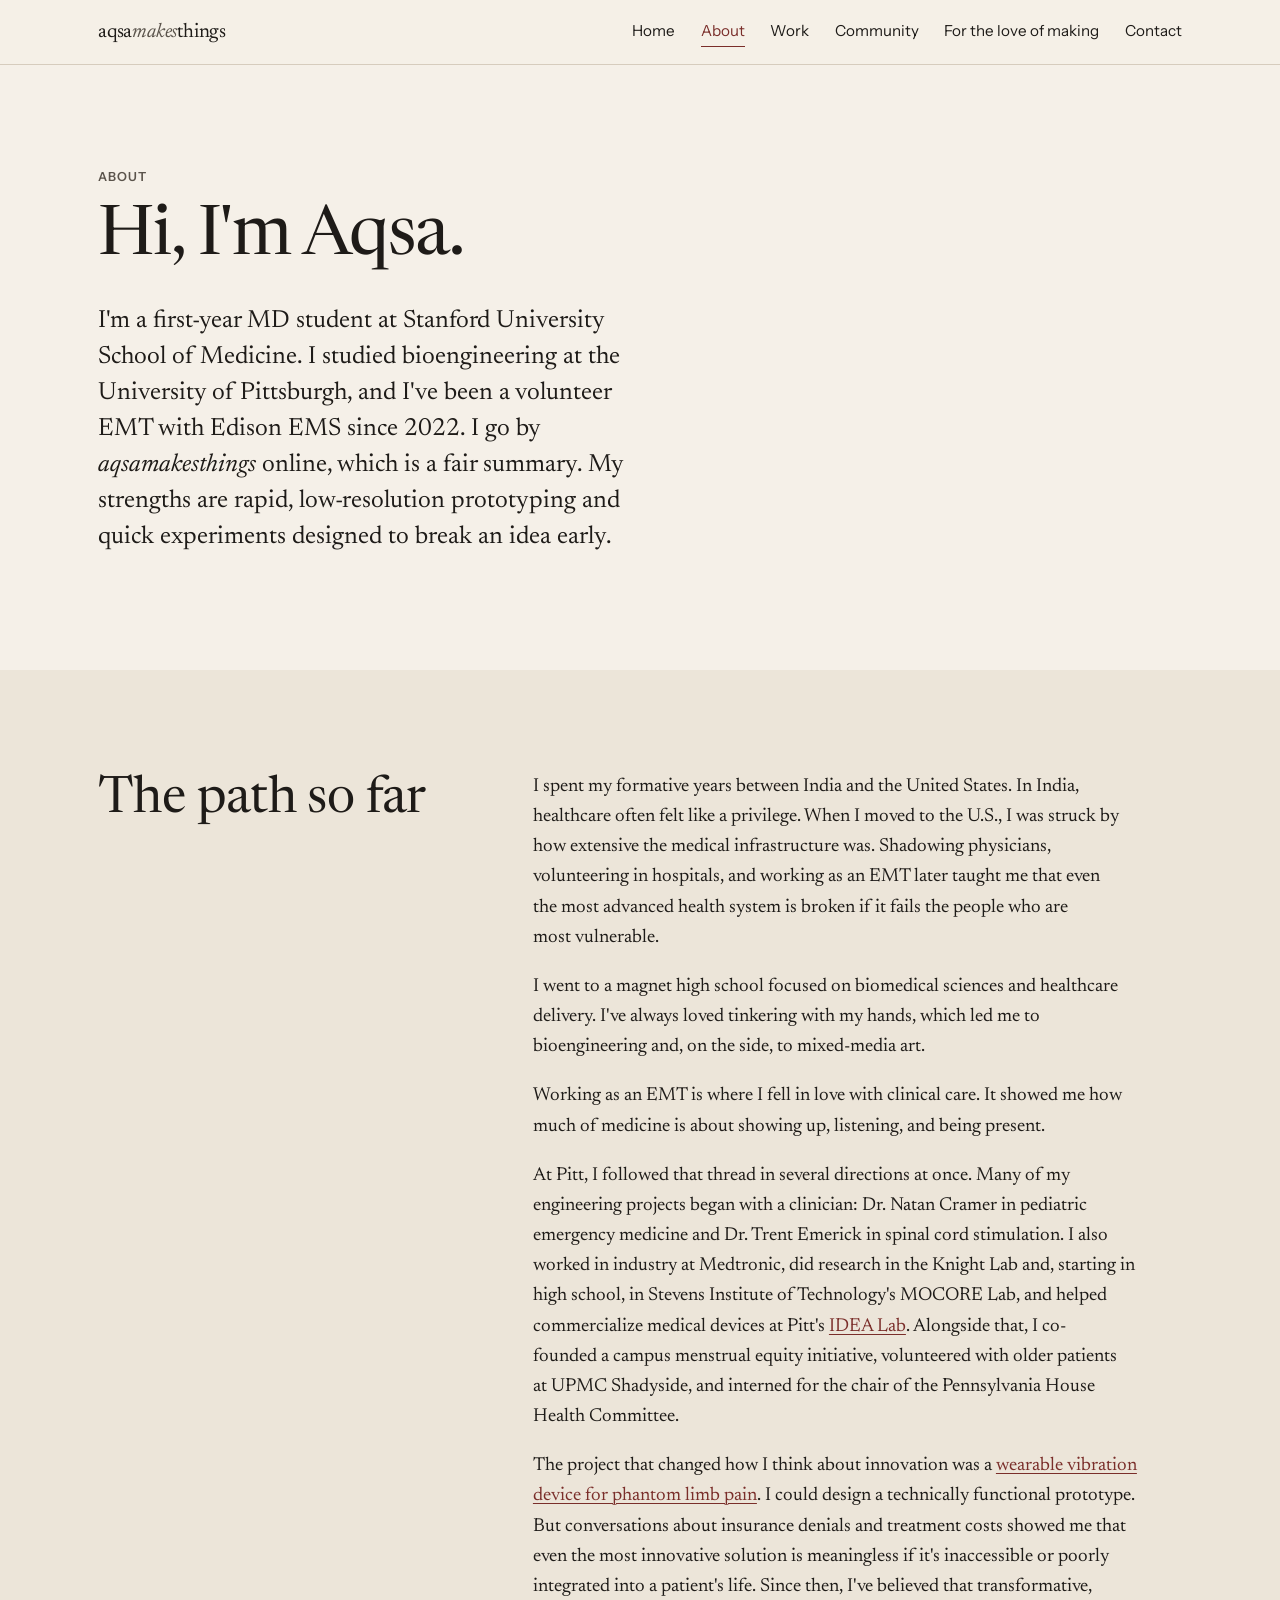
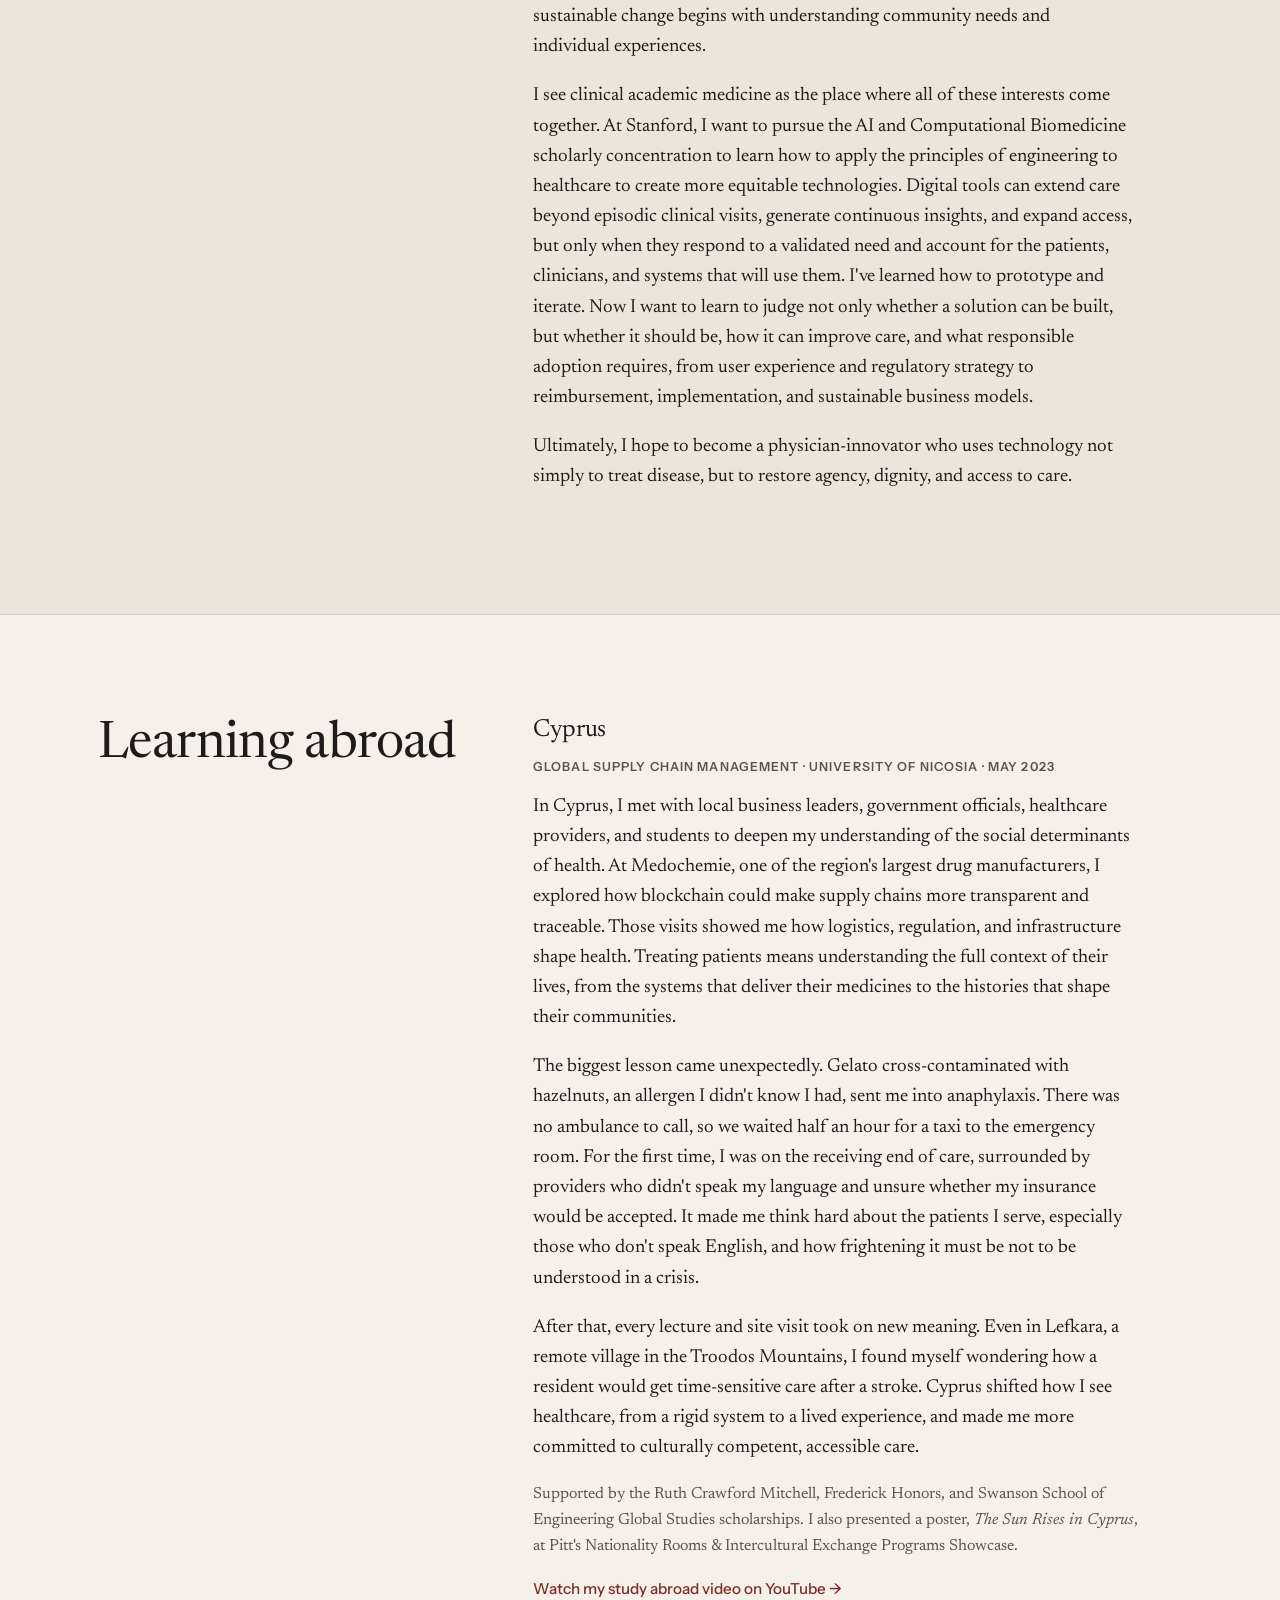
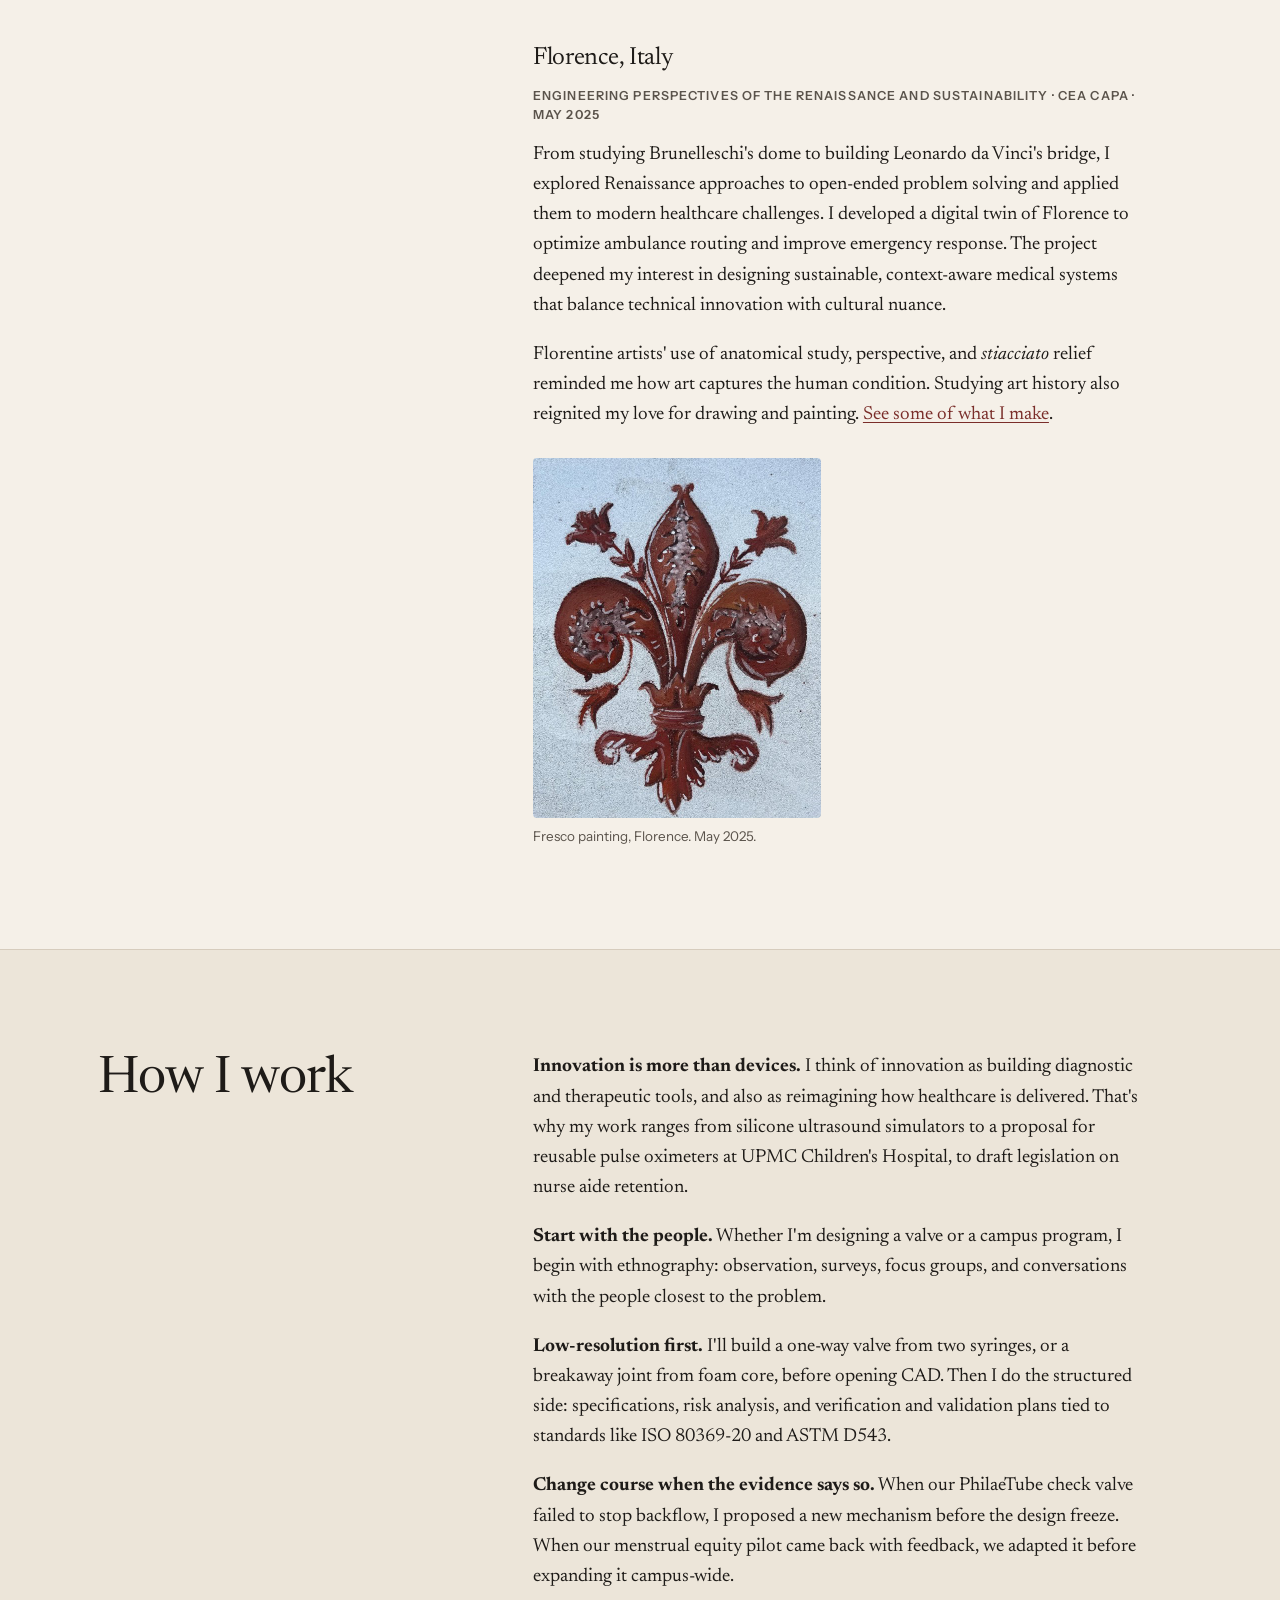
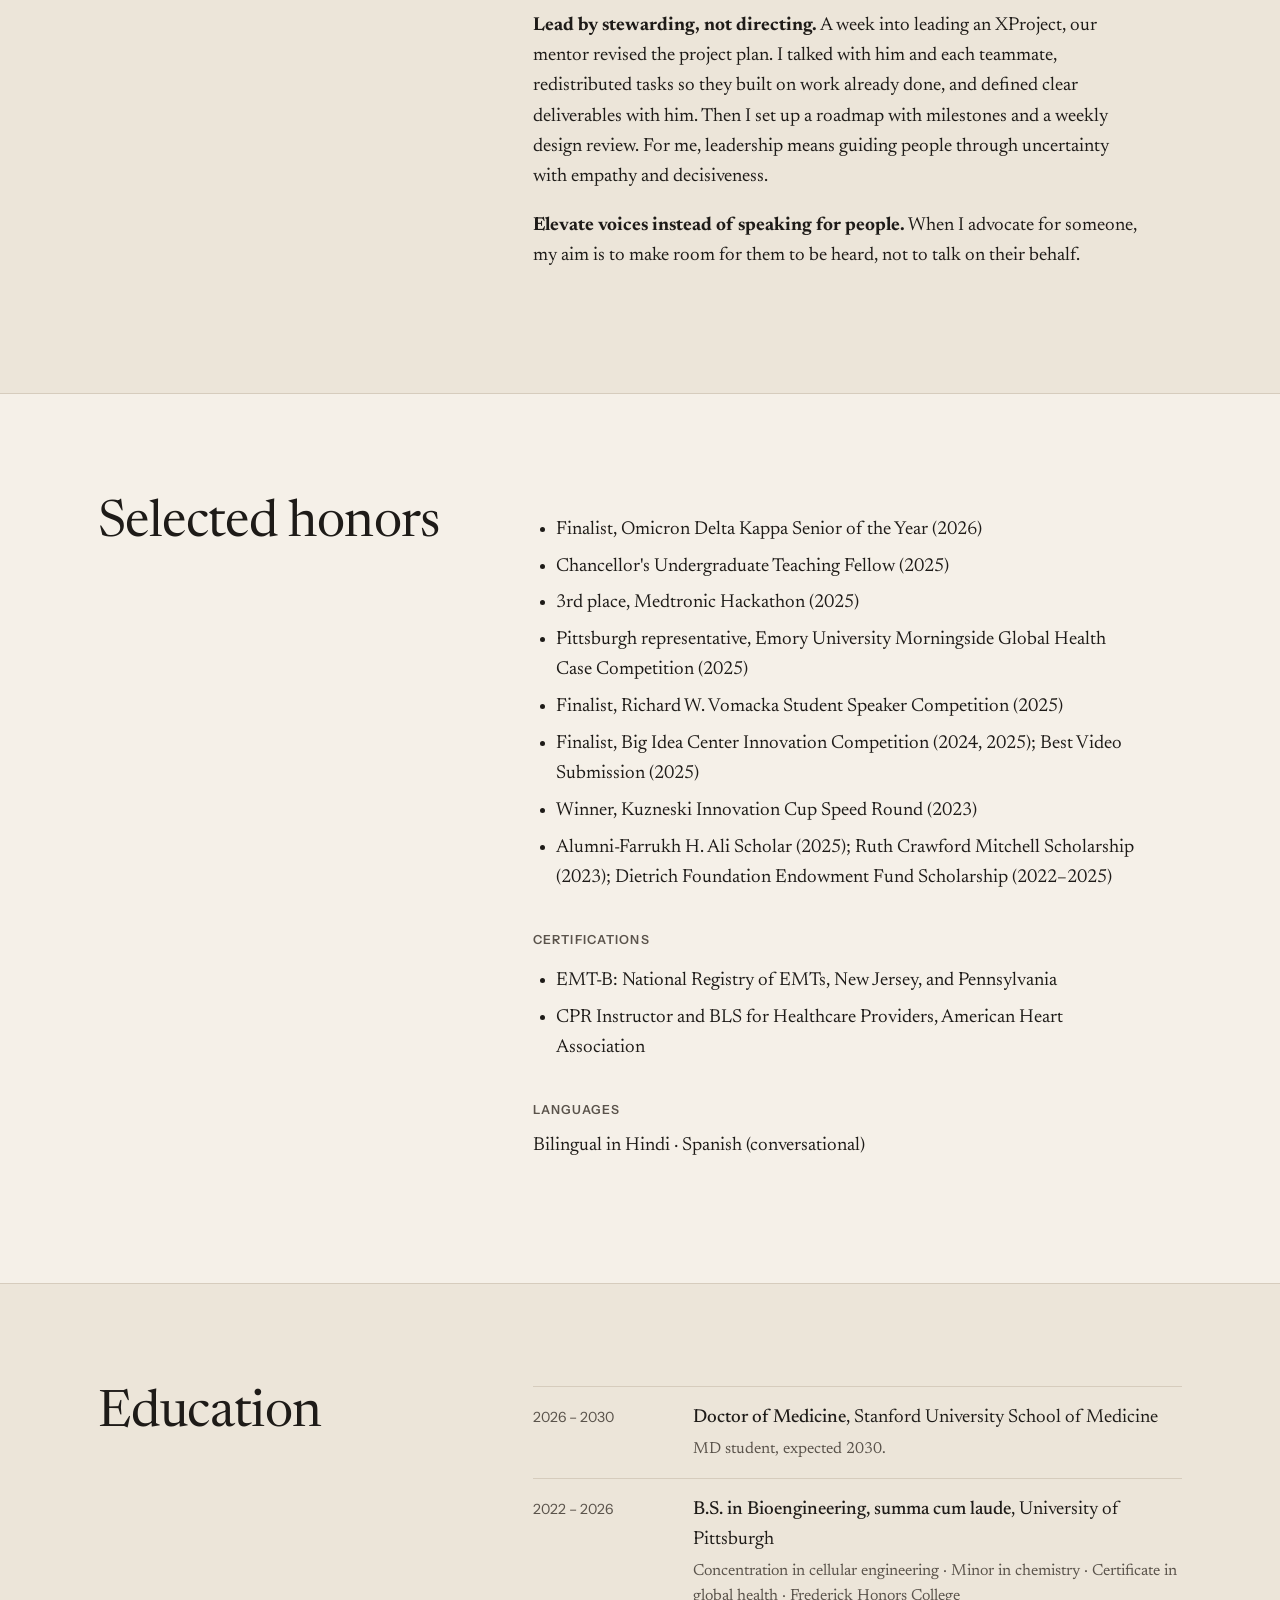
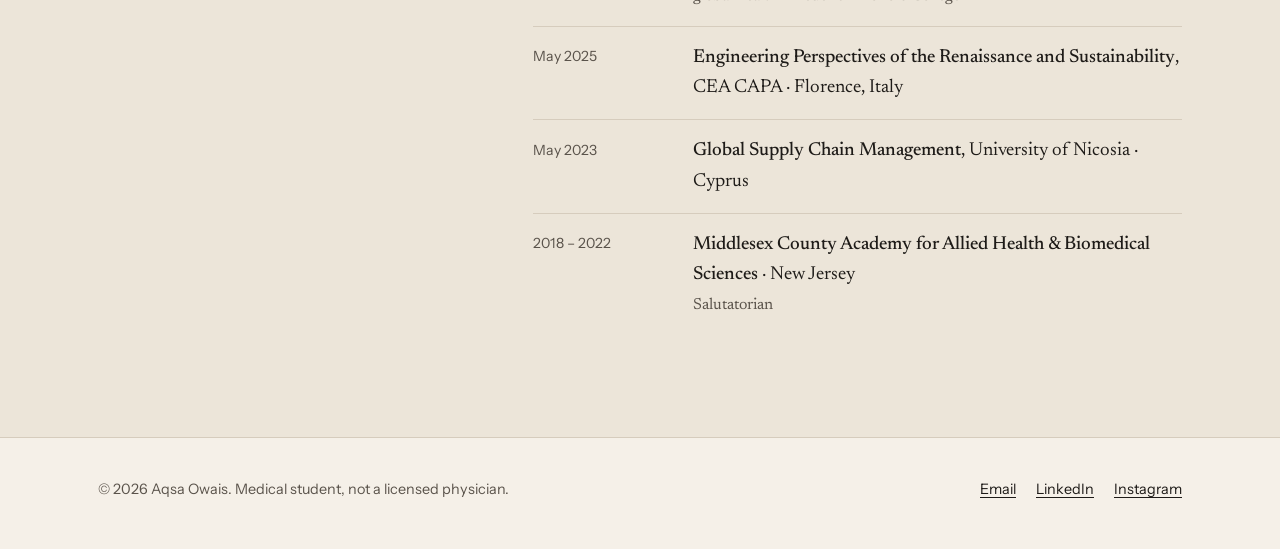
==== commit ec772207: "Move fresco to Florence, add Biodesign logo, photo viewer on making page, TBI authors Co-Authored-By" ====
--- a/about.html
+++ b/about.html
@@ -8,9 +8,9 @@
   <link rel="preconnect" href="https://fonts.googleapis.com">
   <link rel="preconnect" href="https://fonts.gstatic.com" crossorigin>
   <link rel="stylesheet" href="https://fonts.googleapis.com/css2?family=Instrument+Sans:wght@400;500;600&family=Newsreader:ital,opsz,wght@0,6..72,400;0,6..72,500;1,6..72,400&display=swap">
-  <link rel="stylesheet" href="assets/css/style.css?v=5">
+  <link rel="stylesheet" href="assets/css/style.css?v=9">
   <script>document.documentElement.classList.add("js");</script>
-  <script defer src="assets/js/main.js"></script>
+  <script defer src="assets/js/main.js?v=5"></script>
 </head>
 <body>
   <a class="skip-link" href="#main">Skip to content</a>
@@ -76,6 +76,11 @@
           <p class="meta label">Engineering perspectives of the Renaissance and sustainability · CEA CAPA · May 2025</p>
           <p>From studying Brunelleschi's dome to building Leonardo da Vinci's bridge, I explored Renaissance approaches to open-ended problem solving and applied them to modern healthcare challenges. I developed a digital twin of Florence to optimize ambulance routing and improve emergency response. The project deepened my interest in designing sustainable, context-aware medical systems that balance technical innovation with cultural nuance.</p>
           <p>Florentine artists' use of anatomical study, perspective, and <em>stiacciato</em> relief reminded me how art captures the human condition. Studying art history also reignited my love for drawing and painting. <a href="making.html">See some of what I make</a>.</p>
+          <figure class="inline-figure">
+            <img src="assets/img/ig-fresco.jpg" width="576" height="720" loading="lazy" decoding="async"
+                 alt="A fresco of a dark red fleur-de-lis on pale blue plaster.">
+            <figcaption>Fresco painting, Florence. May 2025.</figcaption>
+          </figure>
         </div>
       </div>
     </section>
--- a/assets/css/style.css
+++ b/assets/css/style.css
@@ -366,3 +366,71 @@
   .site-header, .site-footer, .toc { display: none; }
   body { background: #fff; color: #000; }
 }
+
+/* ---------- Affiliation logos (home, scrolling bar) ---------- */
+.section--logos { padding: clamp(2rem, 4vw, 3rem) 0; border-top: 1px solid var(--rule); overflow: hidden; }
+.logos-head { display: flex; align-items: center; justify-content: space-between; gap: 1rem; margin-bottom: 1.25rem; }
+.logos-head h2.label { font-size: var(--step--1); margin: 0; }
+.marquee-toggle { font: 500 0.8rem/1 var(--sans); color: var(--muted); background: transparent; border: 1px solid var(--rule);
+  border-radius: 999px; padding: 0.45rem 0.85rem; cursor: pointer; }
+.marquee-toggle:hover { color: var(--ink); border-color: var(--ink); }
+.marquee { overflow: hidden;
+  -webkit-mask-image: linear-gradient(90deg, transparent, #000 6%, #000 94%, transparent);
+          mask-image: linear-gradient(90deg, transparent, #000 6%, #000 94%, transparent); }
+.marquee-track { display: flex; width: max-content; animation: logo-scroll 45s linear infinite; }
+.marquee:hover .marquee-track, .marquee:focus-within .marquee-track, .marquee.is-paused .marquee-track { animation-play-state: paused; }
+@keyframes logo-scroll { to { transform: translateX(-50%); } }
+.logo-strip { list-style: none; margin: 0; padding: 0 0.75rem 0 0; max-width: none; display: flex; flex-wrap: nowrap; gap: 0.75rem; }
+.logo-strip > li { margin: 0; max-width: none; flex: none; }
+.logo-tile a { display: flex; align-items: center; justify-content: center; width: 9.5rem; height: 5rem; padding: 0.75rem 1rem;
+  background: #fff; border: 1px solid var(--rule); border-radius: var(--radius); transition: border-color .2s; }
+.logo-tile img { max-width: 100%; max-height: 2.6rem; width: auto; height: auto; object-fit: contain;
+  filter: grayscale(1); opacity: .78; transition: filter .2s, opacity .2s; }
+.logo-tile--square img { max-height: 3.4rem; }
+.logo-tile a:hover, .logo-tile a:focus-visible { border-color: var(--accent); }
+.logo-tile a:hover img, .logo-tile a:focus-visible img { filter: none; opacity: 1; }
+@media (max-width: 520px) { .logo-tile a { width: 8rem; height: 4.5rem; } }
+/* Without JS or with reduced motion: a still, wrapped row */
+:root:not(.motion) .marquee { -webkit-mask-image: none; mask-image: none; }
+:root:not(.motion) .marquee-track { animation: none; width: auto; }
+:root:not(.motion) .logo-strip { flex-wrap: wrap; justify-content: center; padding: 0 var(--gutter); }
+:root:not(.motion) .logo-strip--dup, :root:not(.motion) .marquee-toggle { display: none; }
+@media (prefers-reduced-motion: reduce) {
+  .marquee { -webkit-mask-image: none; mask-image: none; }
+  .marquee-track { animation: none; width: auto; }
+  .logo-strip { flex-wrap: wrap; justify-content: center; padding: 0 var(--gutter); }
+  .logo-strip--dup, .marquee-toggle { display: none; }
+  .logo-tile a, .logo-tile img { transition: none; }
+}
+.inline-figure { margin: 1.75rem 0 0; max-width: 18rem; }
+.inline-figure img { border-radius: var(--radius); }
+
+/* ---------- Making page: zoomable photos, lightbox ---------- */
+.zoom-btn { display: block; width: 100%; padding: 0; border: 0; background: none; cursor: zoom-in;
+  border-radius: var(--radius); overflow: hidden; }
+.zoom-btn img { display: block; transition: transform .5s ease, filter .3s ease; }
+.zoom-btn:hover img, .zoom-btn:focus-visible img { transform: scale(1.04); }
+.zoom-btn:focus-visible { outline: 2px solid var(--focus); outline-offset: 3px; }
+.gallery figure figcaption { transition: color .2s; }
+.gallery figure:hover figcaption { color: var(--ink); }
+
+.lightbox { border: 0; padding: 0; margin: auto; width: 100vw; height: 100vh; max-width: 100vw; max-height: 100vh;
+  background: rgba(20, 18, 15, 0.94); color: #f3ede4; }
+.lightbox::backdrop { background: rgba(20, 18, 15, 0.6); }
+.lightbox[open] { display: grid; place-items: center; }
+.lightbox-figure { margin: 0; display: grid; justify-items: center; gap: 0.75rem; padding: 3.5rem 4.5rem 2.5rem; max-width: 100%; }
+.lightbox-figure img { max-width: min(92vw, 900px); max-height: 78vh; width: auto; height: auto; border-radius: var(--radius); }
+.lightbox-figure figcaption { color: #e7ded2; font-size: 0.95rem; text-align: center; max-width: 40rem; margin: 0; }
+.lightbox-count { position: absolute; top: 1.1rem; left: 1.25rem; margin: 0; font: 500 0.85rem var(--sans); color: #bfb4a6; }
+.lightbox-btn { position: absolute; width: 2.75rem; height: 2.75rem; border-radius: 50%; border: 1px solid rgba(255,255,255,.25);
+  background: rgba(255,255,255,.06); color: #fff; font-size: 1.3rem; line-height: 1; cursor: pointer; }
+.lightbox-btn:hover, .lightbox-btn:focus-visible { background: rgba(255,255,255,.18); }
+.lightbox-close { top: 0.75rem; right: 0.75rem; font-size: 1.6rem; }
+.lightbox-prev { left: 0.75rem; top: 50%; transform: translateY(-50%); }
+.lightbox-next { right: 0.75rem; top: 50%; transform: translateY(-50%); }
+@media (max-width: 640px) {
+  .lightbox-figure { padding: 3.5rem 0.75rem 5rem; }
+  .lightbox-prev, .lightbox-next { top: auto; bottom: 1rem; transform: none; }
+  .lightbox-prev { left: calc(50% - 3.25rem); } .lightbox-next { right: calc(50% - 3.25rem); }
+}
+@media (prefers-reduced-motion: reduce) { .zoom-btn img { transition: none; } .zoom-btn:hover img { transform: none; } }
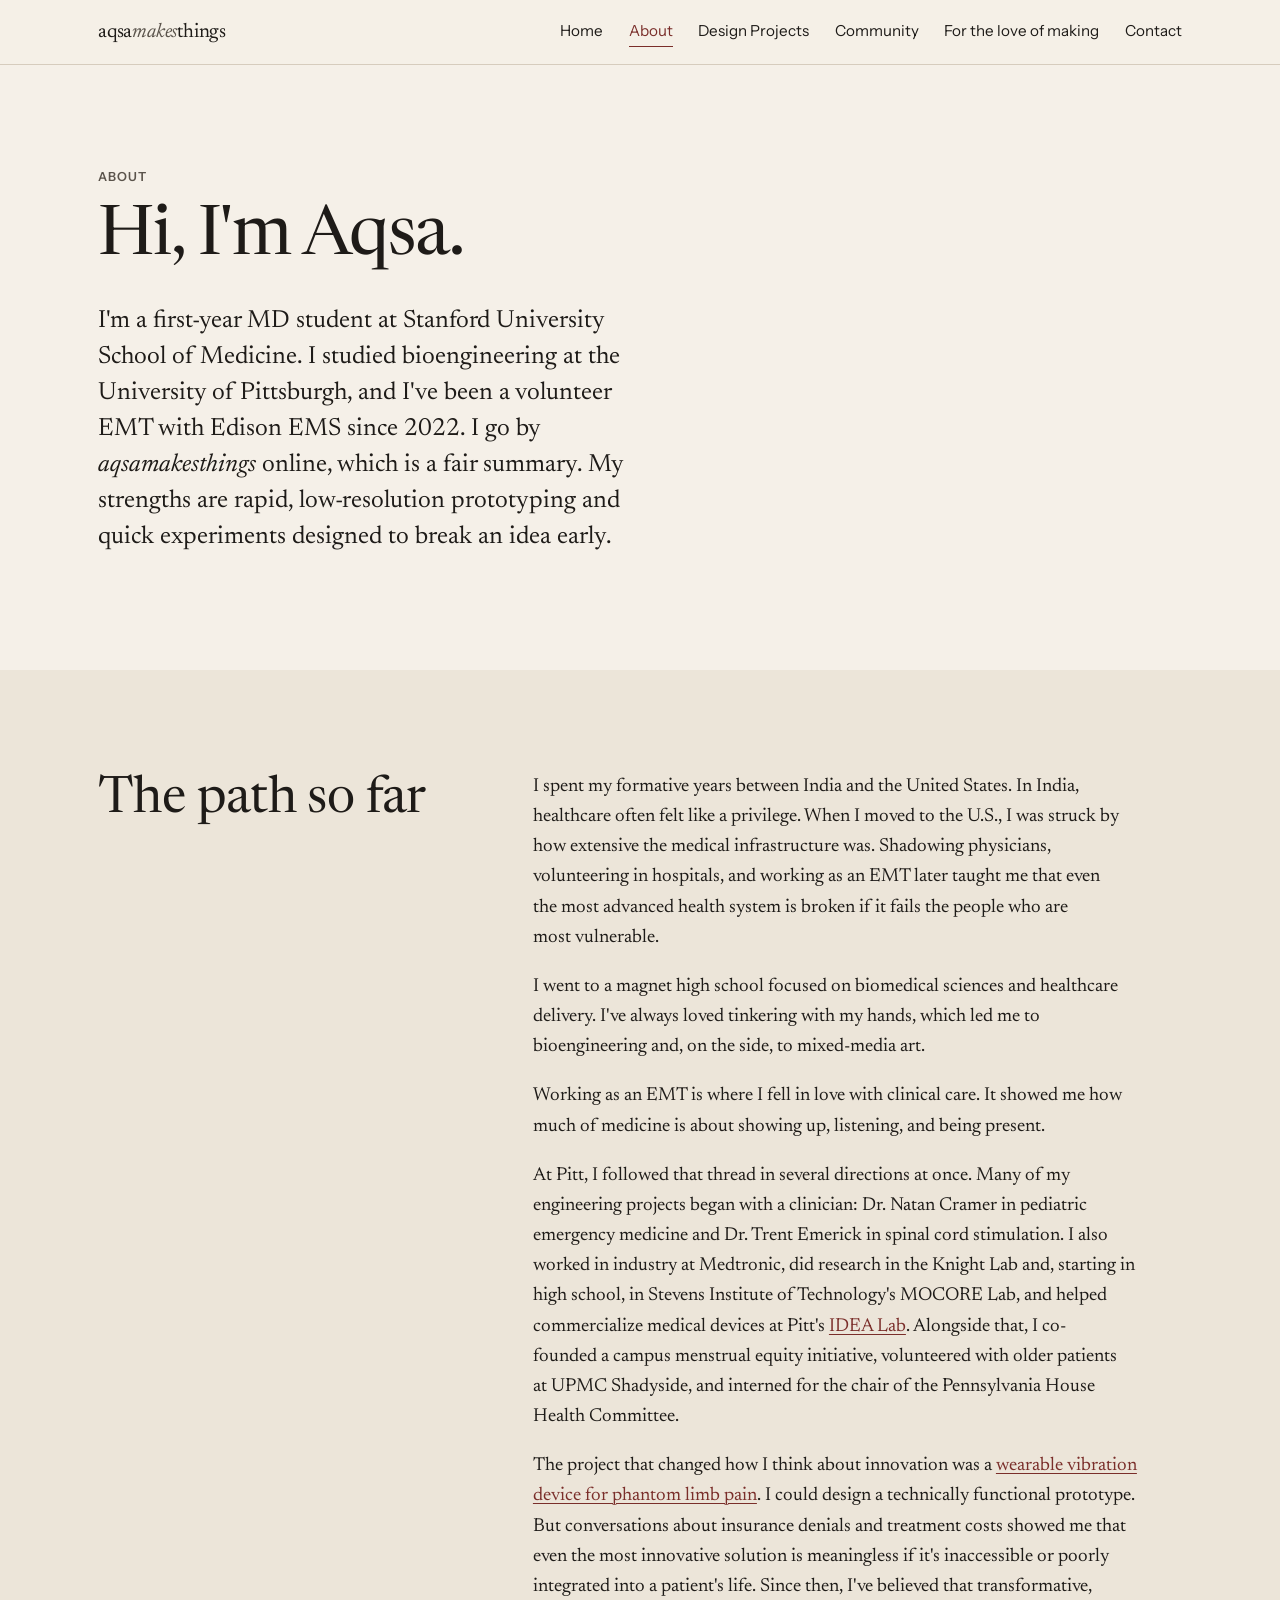
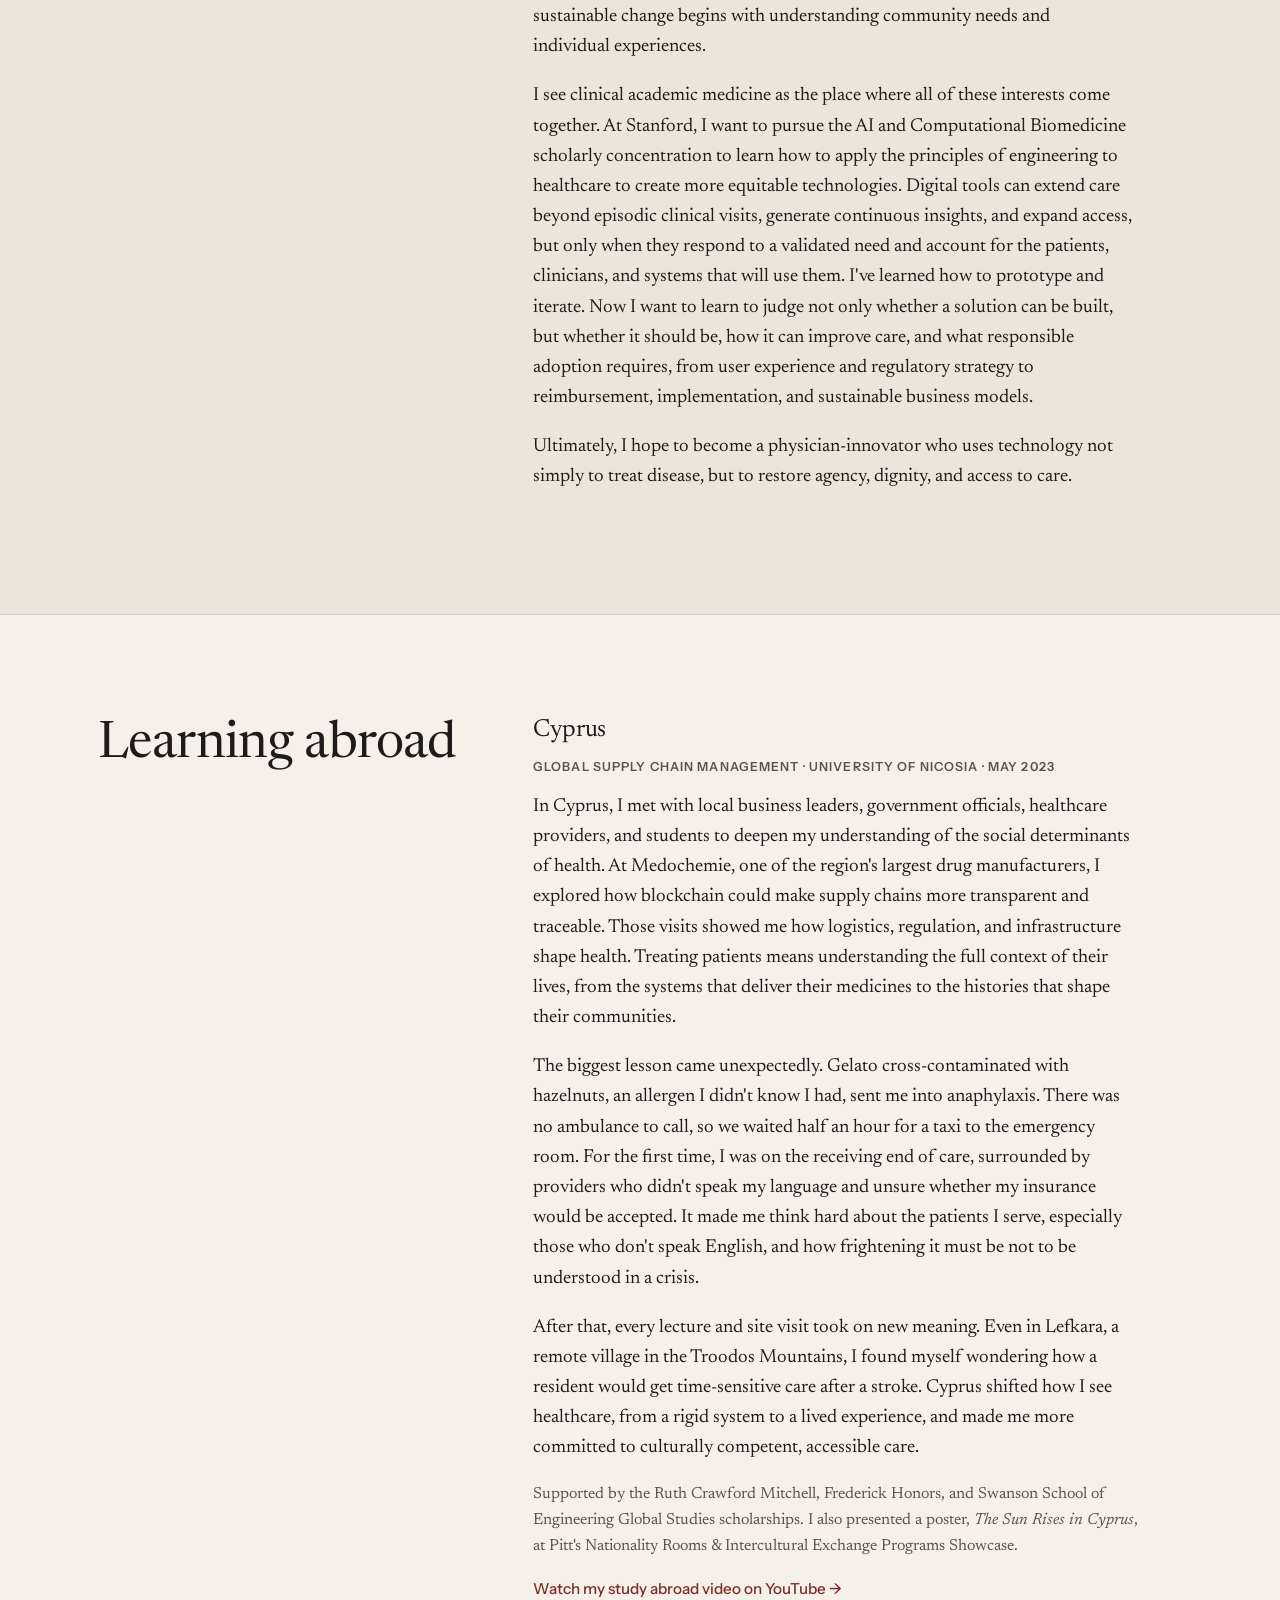
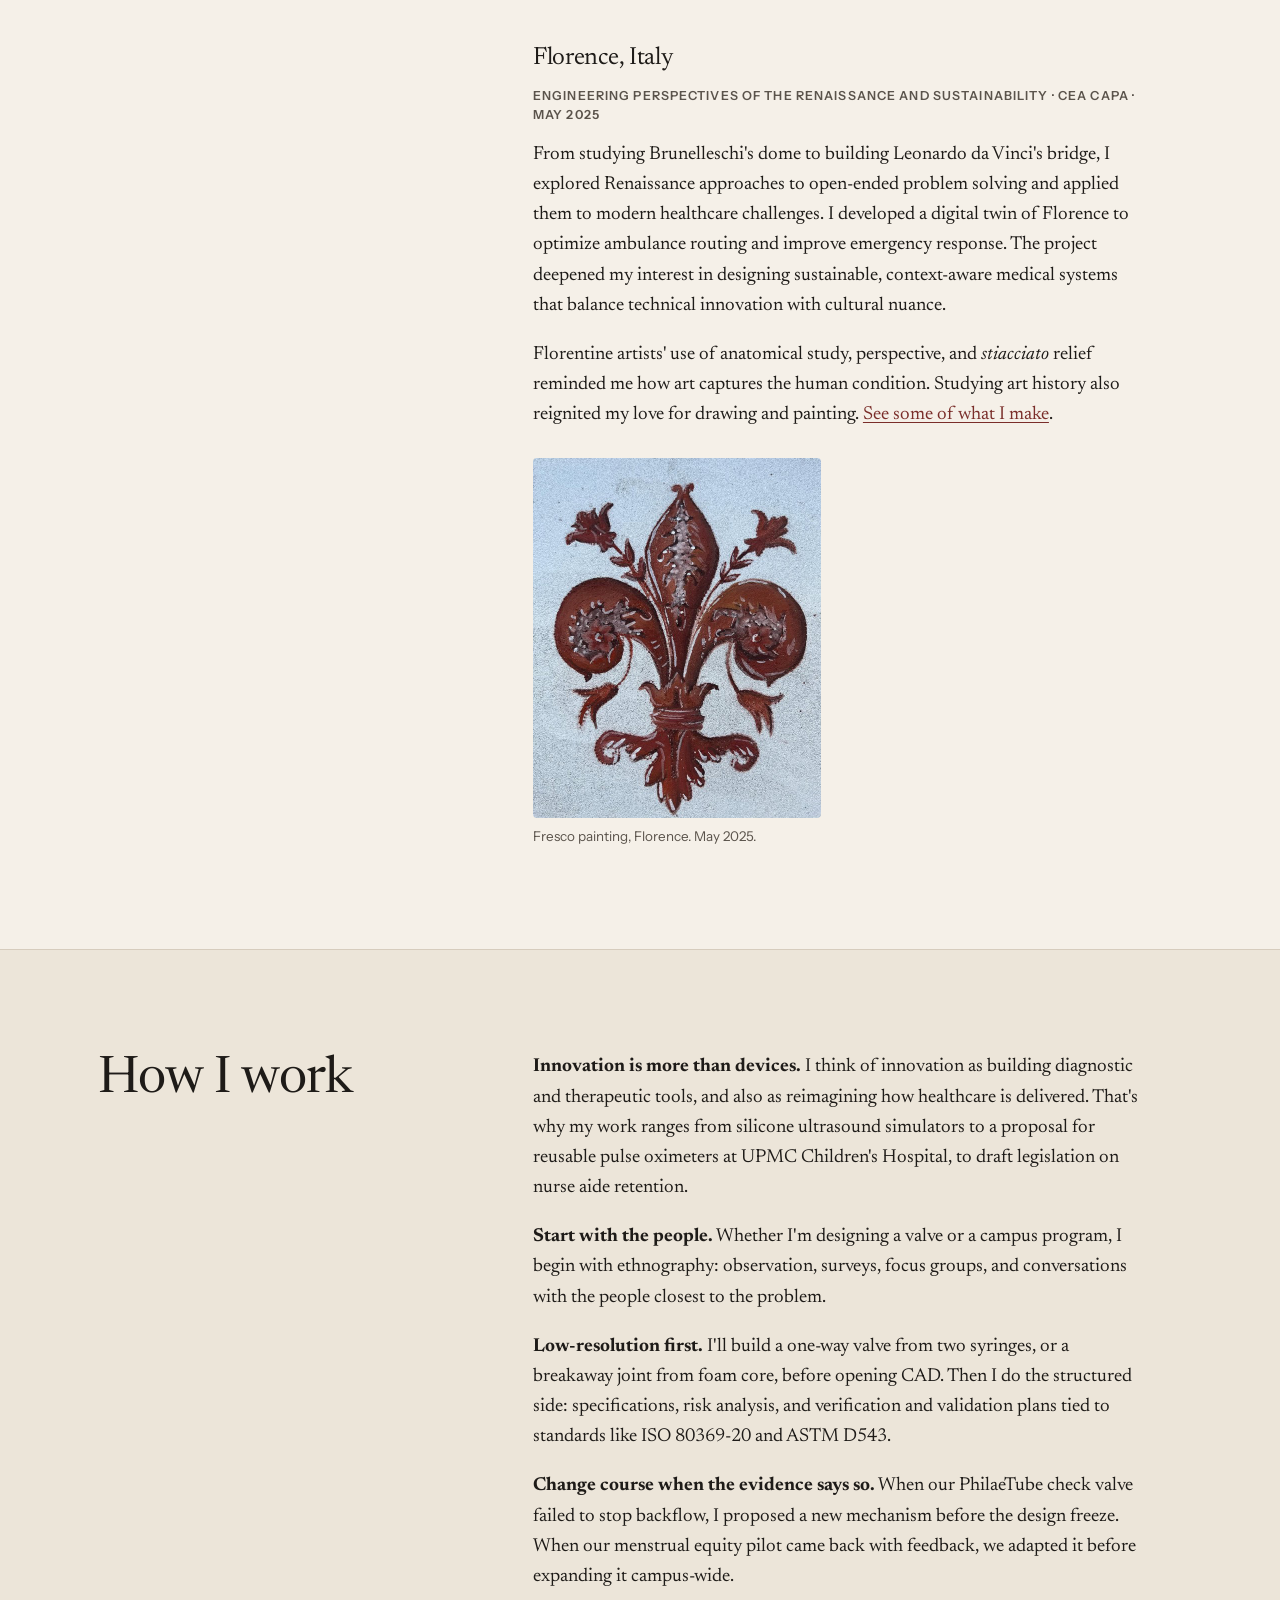
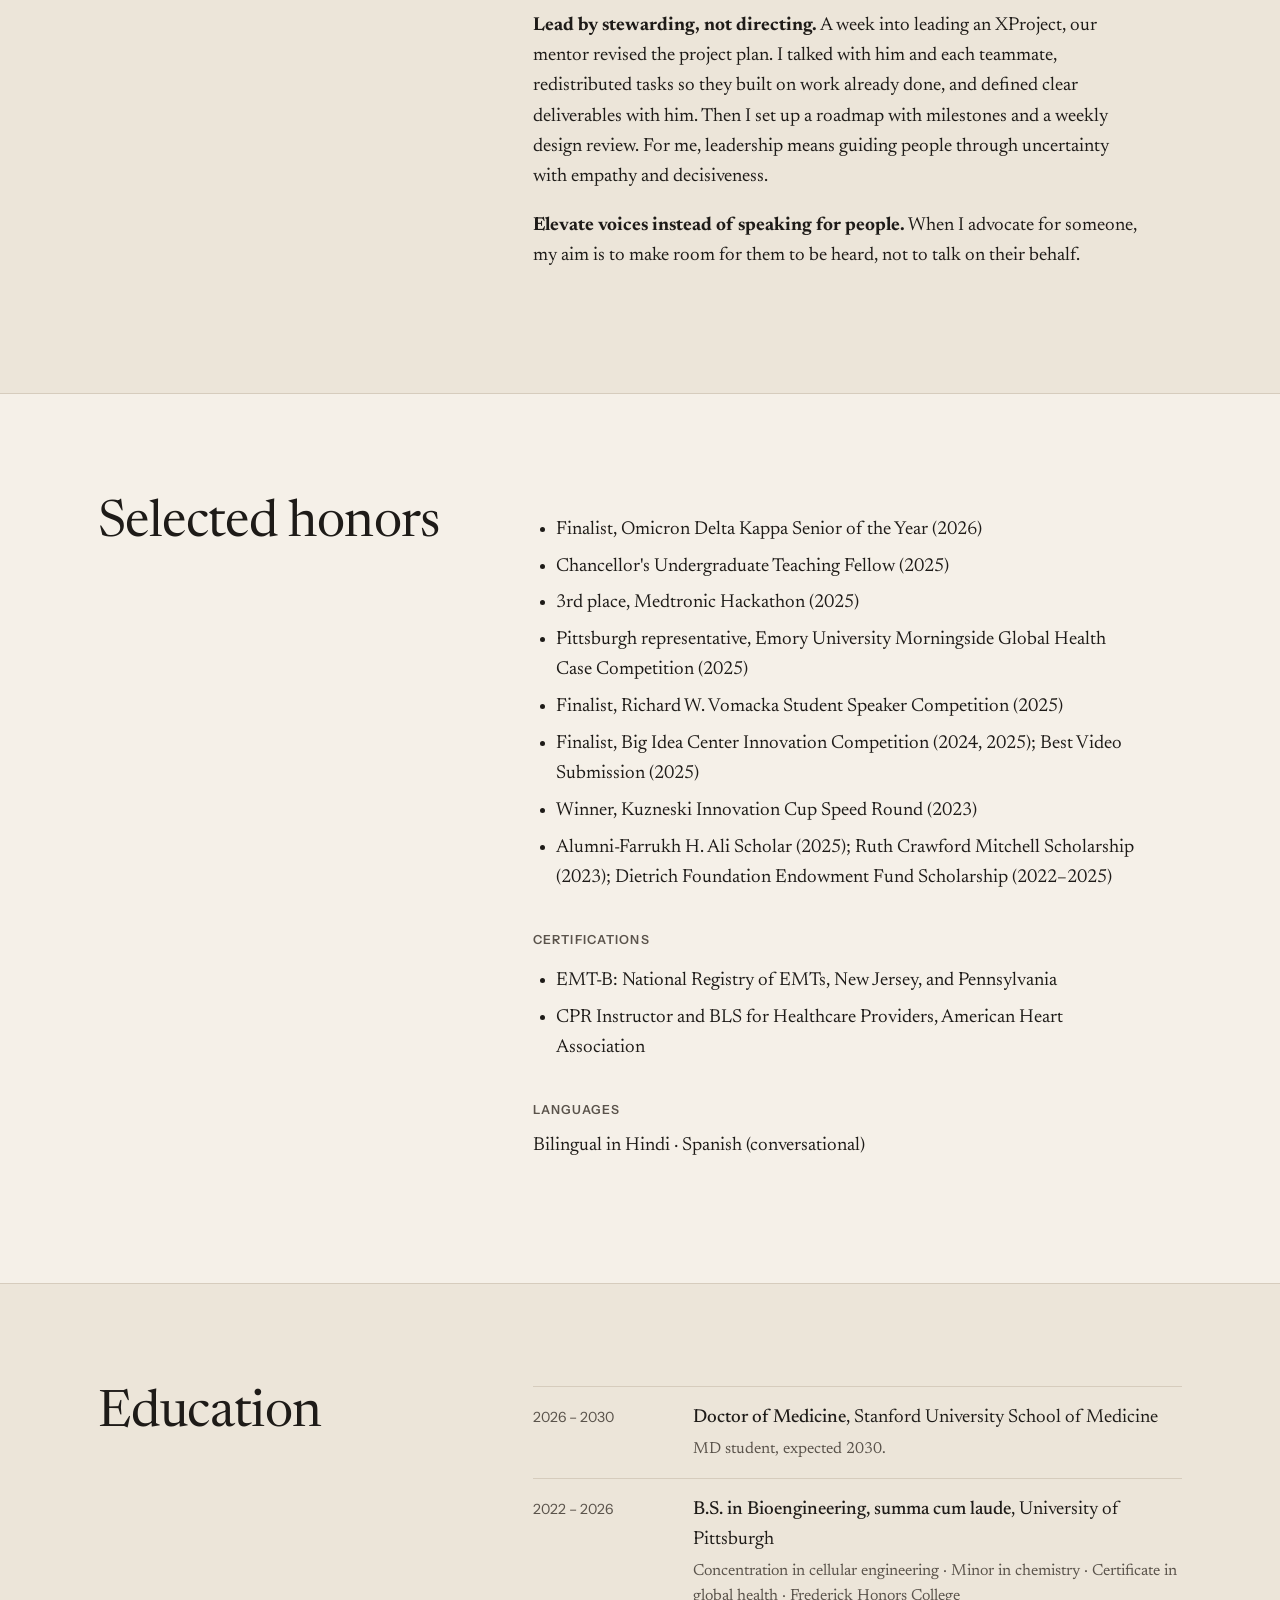
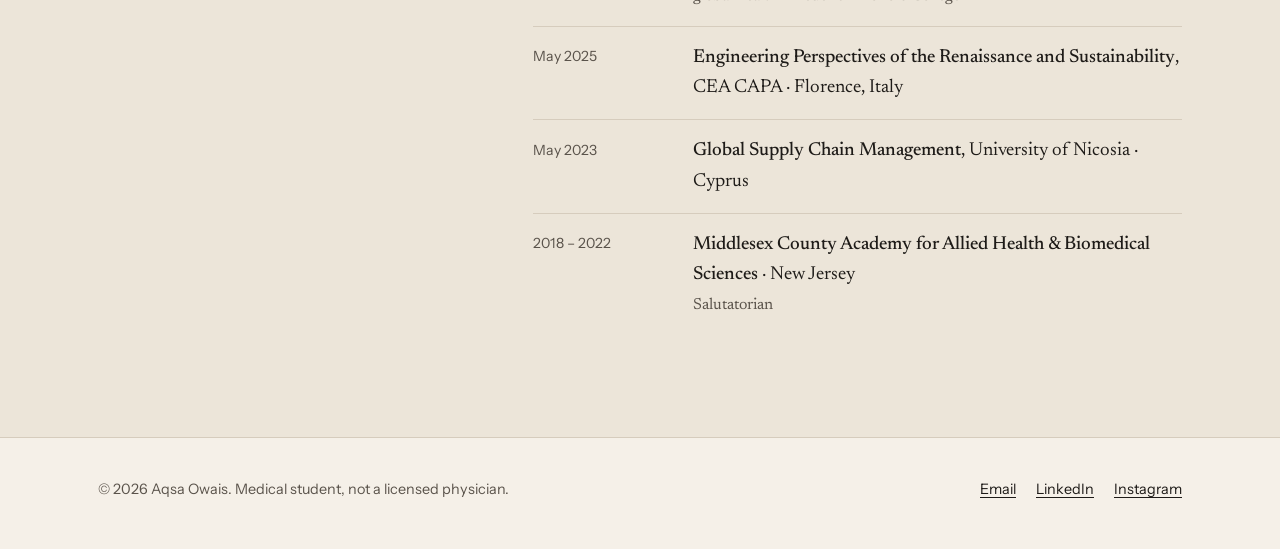
==== commit 2b2b610d: "Rename Work to Design Projects; keep nav on one line Co-Authored-By: Claude Opus 5.5 <noreply@anthro" ====
--- a/about.html
+++ b/about.html
@@ -8,9 +8,9 @@
   <link rel="preconnect" href="https://fonts.googleapis.com">
   <link rel="preconnect" href="https://fonts.gstatic.com" crossorigin>
   <link rel="stylesheet" href="https://fonts.googleapis.com/css2?family=Instrument+Sans:wght@400;500;600&family=Newsreader:ital,opsz,wght@0,6..72,400;0,6..72,500;1,6..72,400&display=swap">
-  <link rel="stylesheet" href="assets/css/style.css?v=9">
+  <link rel="stylesheet" href="assets/css/style.css?v=16">
   <script>document.documentElement.classList.add("js");</script>
-  <script defer src="assets/js/main.js?v=5"></script>
+  <script defer src="assets/js/main.js?v=10"></script>
 </head>
 <body>
   <a class="skip-link" href="#main">Skip to content</a>
@@ -23,7 +23,7 @@
         <ul>
           <li><a href="index.html">Home</a></li>
           <li><a href="about.html" aria-current="page">About</a></li>
-          <li class="has-sub"><a href="work.html">Work</a>
+          <li class="has-sub"><a href="work.html">Design Projects</a>
             <ul class="subnav">
               <li><a href="philaetube.html">PhilaeTube case study</a></li>
             </ul>
--- a/assets/css/style.css
+++ b/assets/css/style.css
@@ -128,7 +128,7 @@
 .wordmark span { color: var(--muted); font-style: italic; }
 .nav ul { list-style: none; margin: 0; padding: 0; display: flex; gap: clamp(0.9rem, 2vw, 1.8rem); max-width: none; }
 .nav li + li { margin-top: 0; }
-.nav a {
+.nav a { white-space: nowrap;
   font-family: var(--sans); font-size: 0.95rem; color: var(--ink); text-decoration: none;
   padding: 0.4rem 0; border-bottom: 1.5px solid transparent;
 }
@@ -153,7 +153,7 @@
   border-radius: var(--radius); padding: 0.45rem 0.8rem; cursor: pointer;
 }
 
-@media (max-width: 760px) {
+@media (max-width: 900px) {
   .js .nav-toggle { display: inline-block; }
   .js .nav { display: none; position: absolute; left: 0; right: 0; top: 100%;
     background: var(--paper); border-bottom: 1px solid var(--rule); }
@@ -434,3 +434,61 @@
   .lightbox-prev { left: calc(50% - 3.25rem); } .lightbox-next { right: calc(50% - 3.25rem); }
 }
 @media (prefers-reduced-motion: reduce) { .zoom-btn img { transition: none; } .zoom-btn:hover img { transform: none; } }
+.video-embed { margin: 2rem 0 1.25rem; max-width: 40rem; }
+.video-frame { position: relative; aspect-ratio: 16 / 9; border-radius: var(--radius); overflow: hidden; background: var(--paper-2); }
+.video-frame iframe { position: absolute; inset: 0; width: 100%; height: 100%; border: 0; }
+.entry--media-right { grid-template-columns: minmax(0, 1.15fr) minmax(0, 1fr); align-items: start; }
+.video-embed--side { margin: 0; max-width: none; position: sticky; top: 6rem; }
+@media (max-width: 860px) { .entry--media-right { grid-template-columns: 1fr; } .video-embed--side { position: static; } }
+
+/* ---------- Making page: scroll panel, process tags, tools ---------- */
+/* Things built for fun: sideways scroll panel, two rows */
+.panel-nav { display: flex; justify-content: flex-end; gap: 0.5rem; margin: -0.5rem 0 0.75rem; }
+.panel-btn { width: 2.6rem; height: 2.6rem; border-radius: 50%; border: 1px solid var(--rule); background: var(--card); color: var(--ink);
+  font-size: 1.1rem; cursor: pointer; }
+.panel-btn:hover:not(:disabled) { border-color: var(--ink); }
+.panel-btn:disabled { opacity: .35; cursor: default; }
+.panel-pause { margin-right: auto; font: 500 0.85rem/1 var(--sans); color: var(--muted); background: var(--card); border: 1px solid var(--rule);
+  border-radius: 999px; padding: 0.55rem 0.95rem; cursor: pointer; }
+.panel-pause:hover { color: var(--ink); border-color: var(--ink); }
+.gallery.scroll-panel { columns: auto; display: grid; grid-auto-flow: column; grid-template-rows: repeat(2, var(--row, 13.5rem));
+  grid-auto-columns: var(--row, 13.5rem); gap: 0.75rem; overflow-x: auto; overscroll-behavior-x: contain;
+  padding-bottom: 0.75rem; scrollbar-width: thin; }
+.gallery.scroll-panel:focus-visible { outline: 2px solid var(--focus); outline-offset: 4px; }
+.scroll-panel figure { margin: 0; position: relative; scroll-snap-align: start; border-radius: var(--radius); overflow: hidden; background: var(--paper-2); }
+.scroll-panel .zoom-btn, .scroll-panel .zoom-btn img { width: 100%; height: 100%; }
+.scroll-panel img { object-fit: cover; border-radius: 0; }
+.scroll-panel figcaption { position: absolute; left: 0; right: 0; bottom: 0; margin: 0; max-width: none; padding: 1.75rem 0.65rem 0.55rem;
+  font-size: 0.76rem; line-height: 1.35; color: #fff; pointer-events: none;
+  background: linear-gradient(to top, rgba(20, 18, 15, 0.85), rgba(20, 18, 15, 0)); opacity: 0; transform: translateY(6px);
+  transition: opacity .25s, transform .25s; }
+.scroll-panel figure:hover figcaption, .scroll-panel figure:focus-within figcaption { opacity: 1; transform: none; color: #fff; }
+.scroll-panel .process-tag { color: #fff; }
+.scroll-panel figure.is-process::after { content: ""; position: absolute; top: 8px; right: 8px; width: 10px; height: 10px; border-radius: 50%;
+  background: var(--accent); box-shadow: 0 0 0 2px #fff; pointer-events: none; }
+@media (hover: none) { .scroll-panel figcaption { display: none; } }
+@media (max-width: 640px) { .gallery.scroll-panel { --row: 9.5rem; } }
+@media (prefers-reduced-motion: reduce) { .scroll-panel figcaption { transition: none; } }
+.process-tag { display: inline-block; font-size: 0.7rem; font-weight: 600; letter-spacing: 0.04em; text-transform: uppercase;
+  color: var(--accent); border: 1px solid currentColor; border-radius: 999px; padding: 0.05rem 0.45rem; margin-right: 0.3rem; vertical-align: 0.08em; }
+
+.tools-grid { display: grid; grid-template-columns: repeat(3, minmax(0, 1fr)); gap: clamp(1.5rem, 3vw, 2.5rem); }
+.tool-group--fab { grid-column: 1 / -1; }
+.tool-group h3.label { font-size: var(--step--1); margin: 0 0 0.9rem; }
+.tool-cards { list-style: none; padding: 0; margin: 0; max-width: none; display: grid; grid-template-columns: repeat(auto-fill, minmax(9.25rem, 1fr)); gap: 0.85rem; }
+.tool-cards li { margin: 0; position: relative; aspect-ratio: 4 / 3; border-radius: var(--radius); overflow: hidden; background: var(--card);
+  border: 1px solid var(--rule); }
+.tool-cards img { width: 100%; height: 100%; object-fit: cover; display: block; transition: transform .6s ease; }
+.tool-cards a { display: block; height: 100%; color: inherit; text-decoration: none; }
+.tool-cards a:focus-visible { outline: 2px solid var(--focus); outline-offset: 2px; }
+.tool-cards small { display: block; font-weight: 500; font-size: 0.75rem; opacity: .85; margin-top: 0.15rem; }
+.tool-cards li:hover small { text-decoration: underline; }
+.tool-cards span { position: absolute; left: 0; right: 0; bottom: 0; padding: 1.6rem 0.75rem 0.6rem; font: 600 0.88rem/1.25 var(--sans); color: #fff;
+  background: linear-gradient(to top, rgba(20, 18, 15, 0.82), rgba(20, 18, 15, 0)); }
+.tool-cards li:hover img { transform: scale(1.06); }
+.tool-chips { list-style: none; padding: 0; margin: 0; display: flex; flex-wrap: wrap; gap: 0.5rem; }
+.tool-chips li { margin: 0; font: 500 0.9rem/1 var(--sans); padding: 0.6rem 0.9rem; border-radius: 999px; background: var(--card);
+  border: 1px solid var(--rule); transition: border-color .2s, transform .2s; }
+.tool-chips li:hover { border-color: var(--accent); transform: translateY(-2px); }
+@media (max-width: 860px) { .tools-grid { grid-template-columns: 1fr; } }
+@media (prefers-reduced-motion: reduce) { .tool-cards img, .tool-chips li { transition: none; } .tool-cards li:hover img, .tool-chips li:hover { transform: none; } }
